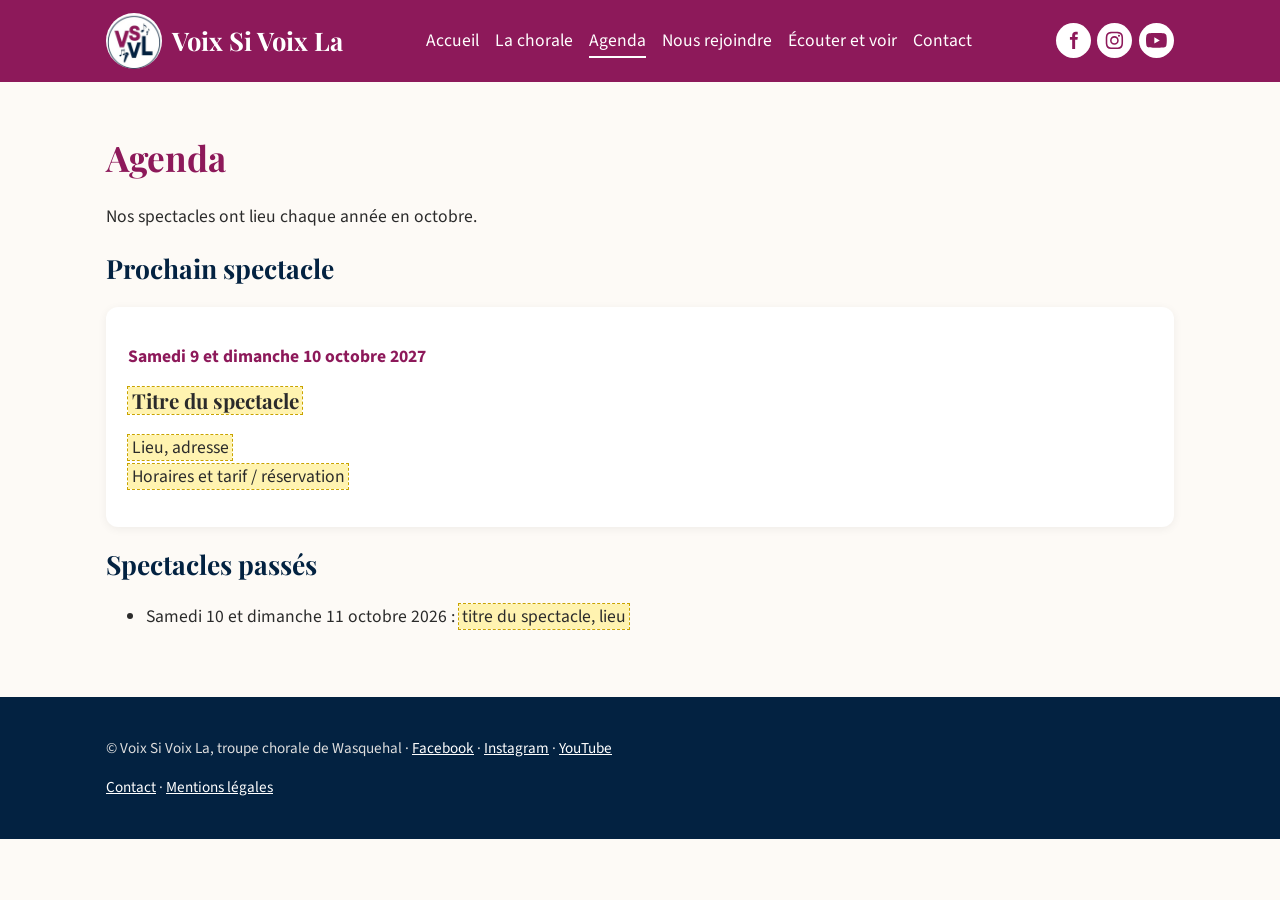
==== agenda.html @ 5650b6a1 "Ajouter les infos sur la troupe, les auditions et les spectacles Cinquantaine de choristes, quatre p" ====
<!DOCTYPE html>
<html lang="fr">
<head>
  <meta charset="utf-8">
  <meta name="viewport" content="width=device-width, initial-scale=1">
  <title>Agenda — Voix Si Voix La</title>
  <meta name="description" content="Les prochains spectacles de la chorale Voix Si Voix La.">
  <link rel="preconnect" href="https://fonts.googleapis.com">
  <link rel="preconnect" href="https://fonts.gstatic.com" crossorigin>
  <link href="https://fonts.googleapis.com/css2?family=Playfair+Display:wght@700&family=Source+Sans+3:wght@400;700&display=swap" rel="stylesheet">
  <link rel="stylesheet" href="css/style.css">
  <link rel="icon" type="image/png" href="images/favicon.png">
</head>
<body>
  <header>
    <div class="conteneur">
      <a class="logo" href="index.html"><img src="images/logo-rond.png" alt="" width="56" height="56"> Voix Si Voix La</a>
      <nav aria-label="Menu principal">
        <ul>
        <li><a href="index.html">Accueil</a></li>
        <li><a href="chorale.html">La chorale</a></li>
        <li><a href="agenda.html" aria-current="page">Agenda</a></li>
        <li><a href="nous-rejoindre.html">Nous rejoindre</a></li>
        <li><a href="ecouter-et-voir.html">Écouter et voir</a></li>
        <li><a href="contact.html">Contact</a></li>
        </ul>
      </nav>
      <ul class="reseaux">
        <li><a href="https://www.facebook.com/voixsivoixla59" aria-label="Facebook" title="Facebook"><svg viewBox="0 0 24 24" aria-hidden="true"><path d="M14 8V6.5c0-.8.2-1.3 1.4-1.3H17V2.2C16.7 2.1 15.7 2 14.6 2 12.2 2 10.6 3.5 10.6 6.1V8H8v3.3h2.6V22H14V11.3h2.7L17.1 8z"/></svg></a></li>
        <li><a href="https://www.instagram.com/voixsivoixla59" aria-label="Instagram" title="Instagram"><svg viewBox="0 0 24 24" aria-hidden="true"><path d="M12 7a5 5 0 1 0 0 10 5 5 0 0 0 0-10zm0 8.2a3.2 3.2 0 1 1 0-6.4 3.2 3.2 0 0 1 0 6.4zM17.3 5.5a1.2 1.2 0 1 0 0 2.4 1.2 1.2 0 0 0 0-2.4zM12 3.8c2.7 0 3 0 4 .1 2.7.1 4 1.4 4.1 4.1.1 1 .1 1.3.1 4s0 3-.1 4c-.1 2.7-1.4 4-4.1 4.1-1 .1-1.3.1-4 .1s-3 0-4-.1c-2.7-.1-4-1.4-4.1-4.1-.1-1-.1-1.3-.1-4s0-3 .1-4C4 5.3 5.3 4 8 3.9c1-.1 1.3-.1 4-.1zM12 2c-2.7 0-3.1 0-4.1.1C4.3 2.2 2.2 4.3 2.1 7.9 2 8.9 2 9.3 2 12s0 3.1.1 4.1c.1 3.6 2.2 5.7 5.8 5.8 1 .1 1.4.1 4.1.1s3.1 0 4.1-.1c3.6-.1 5.7-2.2 5.8-5.8.1-1 .1-1.4.1-4.1s0-3.1-.1-4.1c-.1-3.6-2.2-5.7-5.8-5.8C15.1 2 14.7 2 12 2z"/></svg></a></li>
        <li><a href="https://www.youtube.com/@voixsivoixla6986" aria-label="YouTube" title="YouTube"><svg viewBox="0 0 24 24" aria-hidden="true"><path d="M23.5 6.2a3 3 0 0 0-2.1-2.1C19.5 3.6 12 3.6 12 3.6s-7.5 0-9.4.5A3 3 0 0 0 .5 6.2 31 31 0 0 0 0 12a31 31 0 0 0 .5 5.8 3 3 0 0 0 2.1 2.1c1.9.5 9.4.5 9.4.5s7.5 0 9.4-.5a3 3 0 0 0 2.1-2.1A31 31 0 0 0 24 12a31 31 0 0 0-.5-5.8zM9.6 15.6V8.4l6.3 3.6z"/></svg></a></li>
      </ul>
    </div>
  </header>

  <main>
    <div class="conteneur">
      <h1>Agenda</h1>
      <p>Nos spectacles ont lieu chaque année en octobre.</p>

      <section>
        <h2>Prochain spectacle</h2>
        <div class="cartes">
        <!-- Un spectacle = un bloc "carte". Copier-coller ce bloc pour en ajouter un. -->
        <article class="carte">
          <p class="date">Samedi 9 et dimanche 10 octobre 2027</p>
          <h3><span class="a-completer">Titre du spectacle</span></h3>
          <p><span class="a-completer">Lieu, adresse</span><br><span class="a-completer">Horaires et tarif / réservation</span></p>
        </article>
        </div>
      </section>

      <section>
        <h2>Spectacles passés</h2>
        <ul>
          <li>Samedi 10 et dimanche 11 octobre 2026 : <span class="a-completer">titre du spectacle, lieu</span></li>
        </ul>
      </section>
    </div>
  </main>

  <footer>
    <div class="conteneur">
      <p>© Voix Si Voix La, troupe chorale de Wasquehal · <a href="https://www.facebook.com/voixsivoixla59">Facebook</a> · <a href="https://www.instagram.com/voixsivoixla59">Instagram</a> · <a href="https://www.youtube.com/@voixsivoixla6986">YouTube</a></p>
      <p><a href="contact.html">Contact</a> · <a href="mentions-legales.html">Mentions légales</a></p>
    </div>
  </footer>
</body>
</html>
---- css/style.css ----
/* Voix Si Voix La — feuille de style commune à toutes les pages */

:root {
  --couleur-principale: #8d195a;   /* prune du logo */
  --couleur-secondaire: #032241;   /* bleu nuit du logo */
  --fond: #fdfaf6;
  --fond-carte: #ffffff;
  --texte: #2b2b2b;
  --texte-doux: #666;
  --a-completer: #fff3b0;
  --largeur: 1100px;
}

* { box-sizing: border-box; }

body {
  margin: 0;
  font-family: "Source Sans 3", system-ui, -apple-system, "Segoe UI", sans-serif;
  font-size: 1.1rem;
  line-height: 1.6;
  color: var(--texte);
  background: var(--fond);
}

h1, h2, h3 {
  font-family: "Playfair Display", Georgia, serif;
  color: var(--couleur-principale);
  line-height: 1.2;
}

h2 { color: var(--couleur-secondaire); }

a { color: var(--couleur-principale); }

img { max-width: 100%; height: auto; }

.conteneur {
  max-width: var(--largeur);
  margin: 0 auto;
  padding: 0 1rem;
}

/* En-tête et menu */
header {
  background: var(--couleur-principale);
  color: #fff;
}
header .conteneur {
  display: flex;
  flex-wrap: wrap;
  align-items: center;
  justify-content: space-between;
  gap: .5rem 1.5rem;
  padding-top: .8rem;
  padding-bottom: .8rem;
}
.logo {
  font-family: "Playfair Display", Georgia, serif;
  font-size: 1.6rem;
  font-weight: 700;
  color: #fff;
  text-decoration: none;
  display: flex;
  align-items: center;
  gap: .6rem;
}
.logo img {
  border-radius: 50%;
  background: #fff;
}
nav ul {
  list-style: none;
  display: flex;
  flex-wrap: wrap;
  gap: .2rem 1rem;
  margin: 0;
  padding: 0;
}
nav a {
  color: #fff;
  text-decoration: none;
  padding: .2rem 0;
  border-bottom: 2px solid transparent;
}
nav a:hover, nav a[aria-current="page"] {
  border-bottom-color: #fff;
}

main { padding: 2rem 0 3rem; }

/* Bandeau d'accueil */
.bandeau {
  background: linear-gradient(135deg, var(--couleur-principale), var(--couleur-secondaire));
  color: #fff;
  text-align: center;
  padding: 4rem 1rem;
}
.bandeau h1 { color: #fff; font-size: 2.6rem; margin: 0 0 .5rem; }
.bandeau p { font-size: 1.3rem; margin: 0 0 1.5rem; }
.logo-bandeau {
  display: block;
  margin: 0 auto 1rem;
  border-radius: 50%;
  box-shadow: 0 4px 20px rgba(0,0,0,.3);
}

.bouton {
  display: inline-block;
  background: var(--couleur-principale);
  color: #fff;
  font-weight: 700;
  text-decoration: none;
  padding: .7rem 1.5rem;
  border-radius: 999px;
}
.bouton:hover { filter: brightness(1.15); }
.bandeau .bouton { background: #fff; color: var(--couleur-principale); }

/* Cartes (concerts, infos) */
.cartes {
  display: grid;
  grid-template-columns: repeat(auto-fit, minmax(260px, 1fr));
  gap: 1.2rem;
}
.carte {
  background: var(--fond-carte);
  border-radius: 12px;
  padding: 1.2rem 1.4rem;
  box-shadow: 0 2px 10px rgba(0,0,0,.06);
}
.carte h3 { margin-top: 0; }
.date {
  font-weight: 700;
  color: var(--couleur-principale);
}

.galerie {
  display: grid;
  grid-template-columns: repeat(auto-fill, minmax(220px, 1fr));
  gap: 1rem;
}
.galerie figure { margin: 0; }
.galerie figcaption { font-size: .9rem; color: var(--texte-doux); }

.video {
  position: relative;
  aspect-ratio: 16 / 9;
}
.video iframe { position: absolute; inset: 0; width: 100%; height: 100%; border: 0; }

/* Texte provisoire : surligné en jaune tant qu'il n'est pas remplacé */
.a-completer {
  background: var(--a-completer);
  outline: 1px dashed #c9a400;
  padding: 0 .2rem;
  color: var(--texte);
}

footer {
  background: var(--couleur-secondaire);
  color: #ddd;
  font-size: .95rem;
  padding: 1.5rem 0;
}
footer a { color: #fff; }

@media (max-width: 1100px) {
  header .conteneur { justify-content: center; text-align: center; }
  nav ul { justify-content: center; }
}

@media (max-width: 600px) {
  .bandeau h1 { font-size: 2rem; }
}

/* Icônes des réseaux sociaux dans l'en-tête */
.reseaux {
  list-style: none;
  display: flex;
  gap: .4rem;
  margin: 0;
  padding: 0;
}
.reseaux a {
  display: flex;
  align-items: center;
  justify-content: center;
  width: 2.2rem;
  height: 2.2rem;
  border-radius: 50%;
  background: #fff;
  color: var(--couleur-principale);
}
.reseaux a:hover { background: var(--couleur-secondaire); color: #fff; }
.reseaux svg { width: 1.3rem; height: 1.3rem; fill: currentColor; }
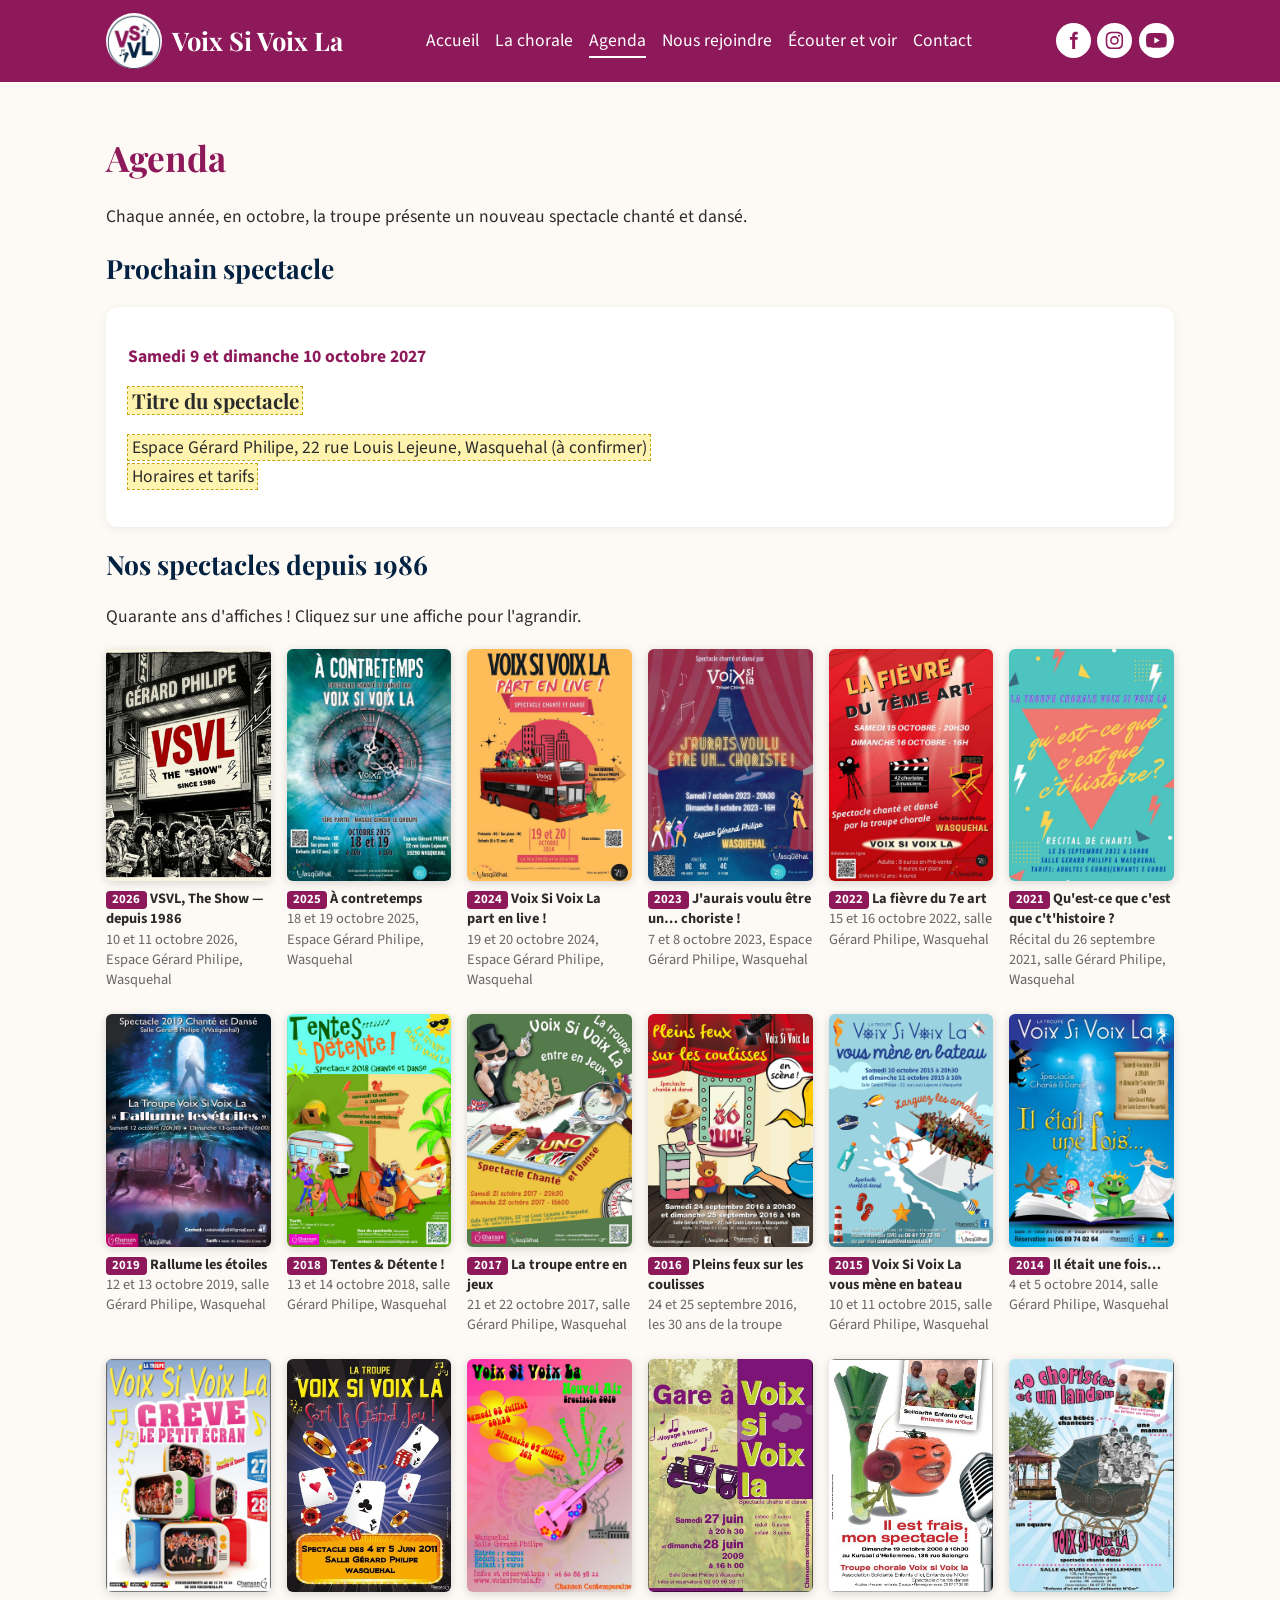
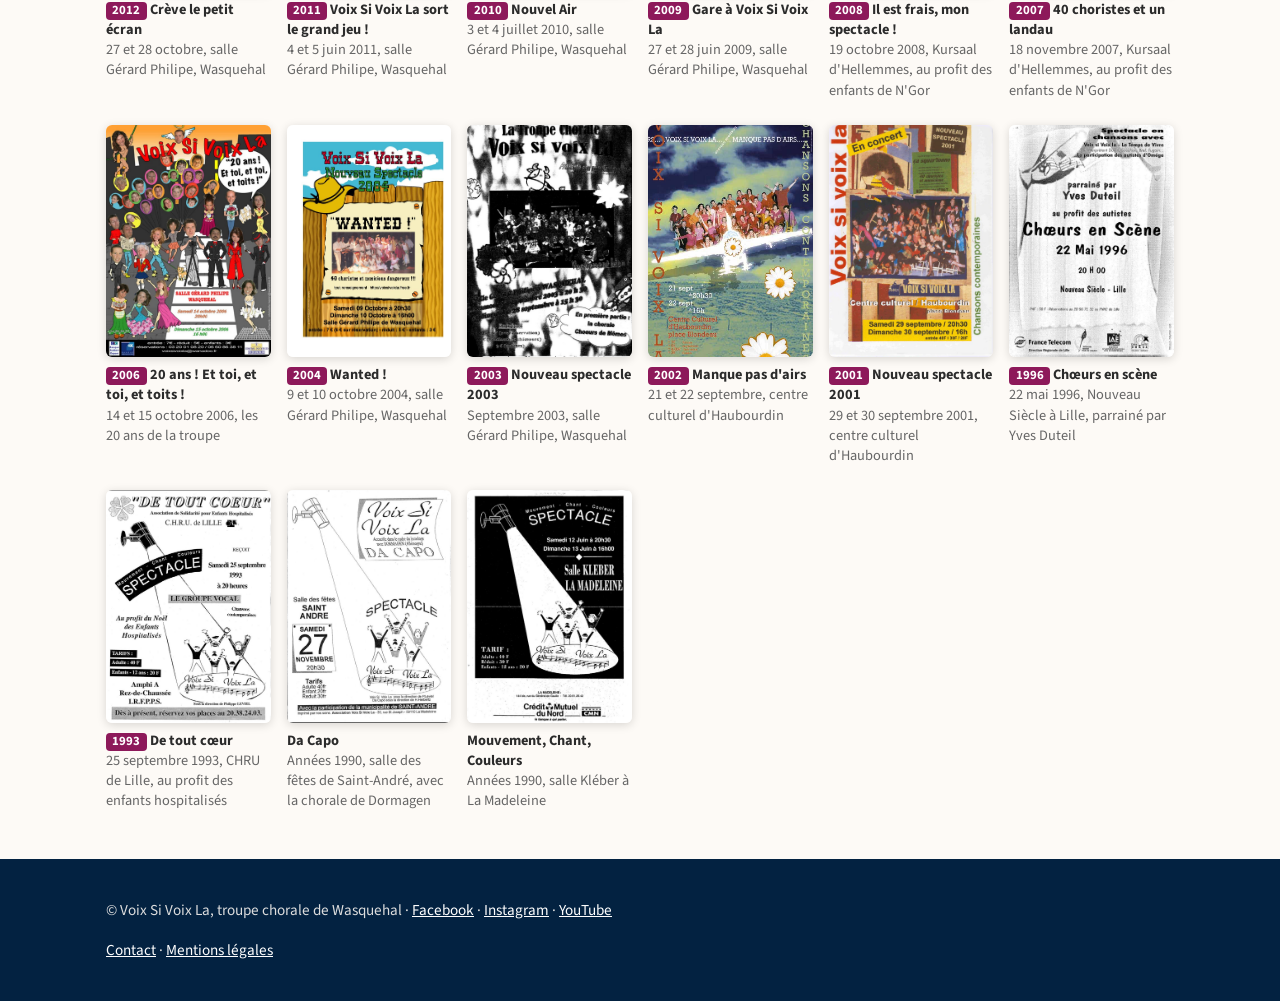
==== commit ee2a6690: "Ajouter la galerie des affiches et l'histoire de la troupe 27 affiches de spectacles, des années 199" ====
--- a/agenda.html
+++ b/agenda.html
@@ -4,7 +4,7 @@
   <meta charset="utf-8">
   <meta name="viewport" content="width=device-width, initial-scale=1">
   <title>Agenda — Voix Si Voix La</title>
-  <meta name="description" content="Les prochains spectacles de la chorale Voix Si Voix La.">
+  <meta name="description" content="Les spectacles de la troupe chorale Voix Si Voix La, de 1986 à aujourd'hui.">
   <link rel="preconnect" href="https://fonts.googleapis.com">
   <link rel="preconnect" href="https://fonts.gstatic.com" crossorigin>
   <link href="https://fonts.googleapis.com/css2?family=Playfair+Display:wght@700&family=Source+Sans+3:wght@400;700&display=swap" rel="stylesheet">
@@ -36,7 +36,7 @@
   <main>
     <div class="conteneur">
       <h1>Agenda</h1>
-      <p>Nos spectacles ont lieu chaque année en octobre.</p>
+      <p>Chaque année, en octobre, la troupe présente un nouveau spectacle chanté et dansé.</p>
 
       <section>
         <h2>Prochain spectacle</h2>
@@ -45,16 +45,125 @@
         <article class="carte">
           <p class="date">Samedi 9 et dimanche 10 octobre 2027</p>
           <h3><span class="a-completer">Titre du spectacle</span></h3>
-          <p><span class="a-completer">Lieu, adresse</span><br><span class="a-completer">Horaires et tarif / réservation</span></p>
+          <p><span class="a-completer">Espace Gérard Philipe, 22 rue Louis Lejeune, Wasquehal (à confirmer)</span><br><span class="a-completer">Horaires et tarifs</span></p>
         </article>
         </div>
       </section>
 
       <section>
-        <h2>Spectacles passés</h2>
-        <ul>
-          <li>Samedi 10 et dimanche 11 octobre 2026 : <span class="a-completer">titre du spectacle, lieu</span></li>
-        </ul>
+        <h2>Nos spectacles depuis 1986</h2>
+        <p>Quarante ans d'affiches ! Cliquez sur une affiche pour l'agrandir.</p>
+        <!-- Pour ajouter une affiche : déposer l'image dans images/affiches/ puis copier un bloc <figure> en haut de la liste. -->
+        <div class="galerie affiches">
+          <figure>
+            <a href="images/affiches/2026.jpg"><img src="images/affiches/2026.jpg" alt="Affiche du spectacle VSVL The Show, 2026" loading="lazy" width="400" height="565"></a>
+            <figcaption><span class="annee">2026</span> <strong>VSVL, The Show — depuis 1986</strong><br>10 et 11 octobre 2026, Espace Gérard Philipe, Wasquehal</figcaption>
+          </figure>
+          <figure>
+            <a href="images/affiches/2025.jpg"><img src="images/affiches/2025.jpg" alt="Affiche du spectacle À contretemps, 2025" loading="lazy" width="400" height="565"></a>
+            <figcaption><span class="annee">2025</span> <strong>À contretemps</strong><br>18 et 19 octobre 2025, Espace Gérard Philipe, Wasquehal</figcaption>
+          </figure>
+          <figure>
+            <a href="images/affiches/2024.jpg"><img src="images/affiches/2024.jpg" alt="Affiche du spectacle Part en live, 2024" loading="lazy" width="400" height="565"></a>
+            <figcaption><span class="annee">2024</span> <strong>Voix Si Voix La part en live !</strong><br>19 et 20 octobre 2024, Espace Gérard Philipe, Wasquehal</figcaption>
+          </figure>
+          <figure>
+            <a href="images/affiches/2023.jpg"><img src="images/affiches/2023.jpg" alt="Affiche du spectacle J'aurais voulu être un choriste, 2023" loading="lazy" width="400" height="565"></a>
+            <figcaption><span class="annee">2023</span> <strong>J'aurais voulu être un… choriste !</strong><br>7 et 8 octobre 2023, Espace Gérard Philipe, Wasquehal</figcaption>
+          </figure>
+          <figure>
+            <a href="images/affiches/2022.jpg"><img src="images/affiches/2022.jpg" alt="Affiche du spectacle La fièvre du 7e art, 2022" loading="lazy" width="400" height="565"></a>
+            <figcaption><span class="annee">2022</span> <strong>La fièvre du 7e art</strong><br>15 et 16 octobre 2022, salle Gérard Philipe, Wasquehal</figcaption>
+          </figure>
+          <figure>
+            <a href="images/affiches/2021.jpg"><img src="images/affiches/2021.jpg" alt="Affiche du récital Qu'est-ce que c'est que c't'histoire, 2021" loading="lazy" width="400" height="565"></a>
+            <figcaption><span class="annee">2021</span> <strong>Qu'est-ce que c'est que c't'histoire ?</strong><br>Récital du 26 septembre 2021, salle Gérard Philipe, Wasquehal</figcaption>
+          </figure>
+          <figure>
+            <a href="images/affiches/2019.jpg"><img src="images/affiches/2019.jpg" alt="Affiche du spectacle Rallume les étoiles, 2019" loading="lazy" width="400" height="565"></a>
+            <figcaption><span class="annee">2019</span> <strong>Rallume les étoiles</strong><br>12 et 13 octobre 2019, salle Gérard Philipe, Wasquehal</figcaption>
+          </figure>
+          <figure>
+            <a href="images/affiches/2018.jpg"><img src="images/affiches/2018.jpg" alt="Affiche du spectacle Tentes et Détente, 2018" loading="lazy" width="400" height="565"></a>
+            <figcaption><span class="annee">2018</span> <strong>Tentes & Détente !</strong><br>13 et 14 octobre 2018, salle Gérard Philipe, Wasquehal</figcaption>
+          </figure>
+          <figure>
+            <a href="images/affiches/2017.jpg"><img src="images/affiches/2017.jpg" alt="Affiche du spectacle La troupe entre en jeux, 2017" loading="lazy" width="400" height="565"></a>
+            <figcaption><span class="annee">2017</span> <strong>La troupe entre en jeux</strong><br>21 et 22 octobre 2017, salle Gérard Philipe, Wasquehal</figcaption>
+          </figure>
+          <figure>
+            <a href="images/affiches/2016.jpg"><img src="images/affiches/2016.jpg" alt="Affiche du spectacle Pleins feux sur les coulisses, 2016" loading="lazy" width="400" height="565"></a>
+            <figcaption><span class="annee">2016</span> <strong>Pleins feux sur les coulisses</strong><br>24 et 25 septembre 2016, les 30 ans de la troupe</figcaption>
+          </figure>
+          <figure>
+            <a href="images/affiches/2015.jpg"><img src="images/affiches/2015.jpg" alt="Affiche du spectacle Vous mène en bateau, 2015" loading="lazy" width="400" height="565"></a>
+            <figcaption><span class="annee">2015</span> <strong>Voix Si Voix La vous mène en bateau</strong><br>10 et 11 octobre 2015, salle Gérard Philipe, Wasquehal</figcaption>
+          </figure>
+          <figure>
+            <a href="images/affiches/2014.jpg"><img src="images/affiches/2014.jpg" alt="Affiche du spectacle Il était une fois, 2014" loading="lazy" width="400" height="565"></a>
+            <figcaption><span class="annee">2014</span> <strong>Il était une fois…</strong><br>4 et 5 octobre 2014, salle Gérard Philipe, Wasquehal</figcaption>
+          </figure>
+          <figure>
+            <a href="images/affiches/2012.jpg"><img src="images/affiches/2012.jpg" alt="Affiche du spectacle Crève le petit écran, 2012" loading="lazy" width="400" height="565"></a>
+            <figcaption><span class="annee">2012</span> <strong>Crève le petit écran</strong><br>27 et 28 octobre, salle Gérard Philipe, Wasquehal</figcaption>
+          </figure>
+          <figure>
+            <a href="images/affiches/2011.jpg"><img src="images/affiches/2011.jpg" alt="Affiche du spectacle Sort le grand jeu, 2011" loading="lazy" width="400" height="565"></a>
+            <figcaption><span class="annee">2011</span> <strong>Voix Si Voix La sort le grand jeu !</strong><br>4 et 5 juin 2011, salle Gérard Philipe, Wasquehal</figcaption>
+          </figure>
+          <figure>
+            <a href="images/affiches/2010.jpg"><img src="images/affiches/2010.jpg" alt="Affiche du spectacle Nouvel Air, 2010" loading="lazy" width="400" height="565"></a>
+            <figcaption><span class="annee">2010</span> <strong>Nouvel Air</strong><br>3 et 4 juillet 2010, salle Gérard Philipe, Wasquehal</figcaption>
+          </figure>
+          <figure>
+            <a href="images/affiches/2009.jpg"><img src="images/affiches/2009.jpg" alt="Affiche du spectacle Gare à Voix Si Voix La, 2009" loading="lazy" width="400" height="565"></a>
+            <figcaption><span class="annee">2009</span> <strong>Gare à Voix Si Voix La</strong><br>27 et 28 juin 2009, salle Gérard Philipe, Wasquehal</figcaption>
+          </figure>
+          <figure>
+            <a href="images/affiches/2008.jpg"><img src="images/affiches/2008.jpg" alt="Affiche du spectacle Il est frais mon spectacle, 2008" loading="lazy" width="400" height="565"></a>
+            <figcaption><span class="annee">2008</span> <strong>Il est frais, mon spectacle !</strong><br>19 octobre 2008, Kursaal d'Hellemmes, au profit des enfants de N'Gor</figcaption>
+          </figure>
+          <figure>
+            <a href="images/affiches/2007.jpg"><img src="images/affiches/2007.jpg" alt="Affiche du spectacle 40 choristes et un landau, 2007" loading="lazy" width="400" height="565"></a>
+            <figcaption><span class="annee">2007</span> <strong>40 choristes et un landau</strong><br>18 novembre 2007, Kursaal d'Hellemmes, au profit des enfants de N'Gor</figcaption>
+          </figure>
+          <figure>
+            <a href="images/affiches/2006.jpg"><img src="images/affiches/2006.jpg" alt="Affiche du spectacle des 20 ans, 2006" loading="lazy" width="400" height="565"></a>
+            <figcaption><span class="annee">2006</span> <strong>20 ans ! Et toi, et toi, et toits !</strong><br>14 et 15 octobre 2006, les 20 ans de la troupe</figcaption>
+          </figure>
+          <figure>
+            <a href="images/affiches/2004.jpg"><img src="images/affiches/2004.jpg" alt="Affiche du spectacle Wanted, 2004" loading="lazy" width="400" height="565"></a>
+            <figcaption><span class="annee">2004</span> <strong>Wanted !</strong><br>9 et 10 octobre 2004, salle Gérard Philipe, Wasquehal</figcaption>
+          </figure>
+          <figure>
+            <a href="images/affiches/2003.jpg"><img src="images/affiches/2003.jpg" alt="Affiche du spectacle 2003" loading="lazy" width="400" height="565"></a>
+            <figcaption><span class="annee">2003</span> <strong>Nouveau spectacle 2003</strong><br>Septembre 2003, salle Gérard Philipe, Wasquehal</figcaption>
+          </figure>
+          <figure>
+            <a href="images/affiches/2002.jpg"><img src="images/affiches/2002.jpg" alt="Affiche du spectacle Manque pas d'airs, 2002" loading="lazy" width="400" height="565"></a>
+            <figcaption><span class="annee">2002</span> <strong>Manque pas d'airs</strong><br>21 et 22 septembre, centre culturel d'Haubourdin</figcaption>
+          </figure>
+          <figure>
+            <a href="images/affiches/2001.jpg"><img src="images/affiches/2001.jpg" alt="Affiche du spectacle 2001" loading="lazy" width="400" height="565"></a>
+            <figcaption><span class="annee">2001</span> <strong>Nouveau spectacle 2001</strong><br>29 et 30 septembre 2001, centre culturel d'Haubourdin</figcaption>
+          </figure>
+          <figure>
+            <a href="images/affiches/1996.jpg"><img src="images/affiches/1996.jpg" alt="Affiche de Chœurs en scène, 1996" loading="lazy" width="400" height="565"></a>
+            <figcaption><span class="annee">1996</span> <strong>Chœurs en scène</strong><br>22 mai 1996, Nouveau Siècle à Lille, parrainé par Yves Duteil</figcaption>
+          </figure>
+          <figure>
+            <a href="images/affiches/1993.jpg"><img src="images/affiches/1993.jpg" alt="Affiche du spectacle De tout cœur, 1993" loading="lazy" width="400" height="565"></a>
+            <figcaption><span class="annee">1993</span> <strong>De tout cœur</strong><br>25 septembre 1993, CHRU de Lille, au profit des enfants hospitalisés</figcaption>
+          </figure>
+          <figure>
+            <a href="images/affiches/annees-90-da-capo.jpg"><img src="images/affiches/annees-90-da-capo.jpg" alt="Affiche du spectacle Da Capo à Saint-André" loading="lazy" width="400" height="565"></a>
+            <figcaption><strong>Da Capo</strong><br>Années 1990, salle des fêtes de Saint-André, avec la chorale de Dormagen</figcaption>
+          </figure>
+          <figure>
+            <a href="images/affiches/annees-90-kleber.jpg"><img src="images/affiches/annees-90-kleber.jpg" alt="Affiche du spectacle Mouvement Chant Couleurs à La Madeleine" loading="lazy" width="400" height="565"></a>
+            <figcaption><strong>Mouvement, Chant, Couleurs</strong><br>Années 1990, salle Kléber à La Madeleine</figcaption>
+          </figure>
+        </div>
       </section>
     </div>
   </main>
--- a/css/style.css
+++ b/css/style.css
@@ -193,3 +193,28 @@
 }
 .reseaux a:hover { background: var(--couleur-secondaire); color: #fff; }
 .reseaux svg { width: 1.3rem; height: 1.3rem; fill: currentColor; }
+
+/* Galerie des affiches (page Agenda) */
+.affiches { grid-template-columns: repeat(auto-fill, minmax(150px, 1fr)); gap: 1.5rem 1rem; }
+.affiches img {
+  display: block;
+  width: 100%;
+  height: auto;
+  aspect-ratio: 400 / 565;
+  object-fit: cover;
+  border-radius: 6px;
+  box-shadow: 0 2px 10px rgba(0,0,0,.15);
+  transition: transform .2s;
+}
+.affiches a:hover img { transform: scale(1.03); }
+.affiches figcaption { margin-top: .5rem; line-height: 1.4; }
+.affiches strong { color: var(--texte); }
+.annee {
+  display: inline-block;
+  background: var(--couleur-principale);
+  color: #fff;
+  font-weight: 700;
+  font-size: .8rem;
+  padding: 0 .4rem;
+  border-radius: 4px;
+}
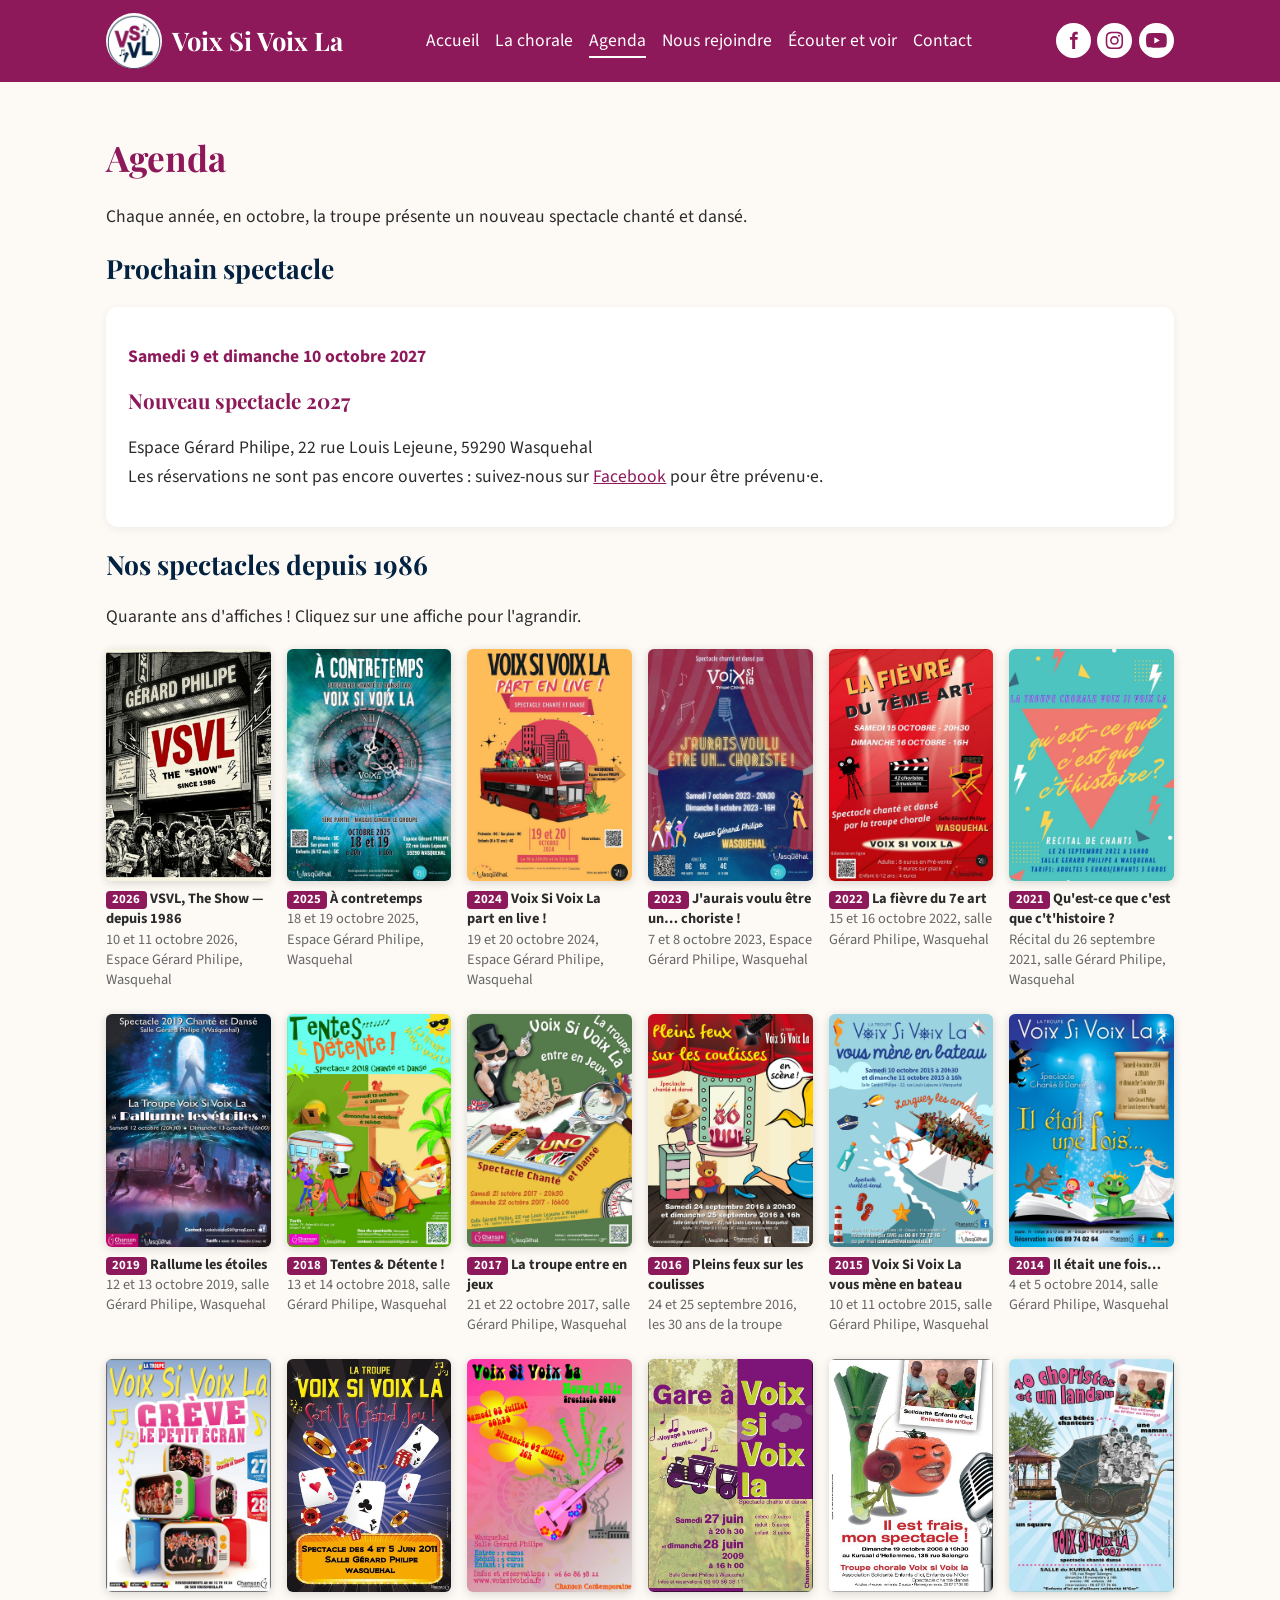
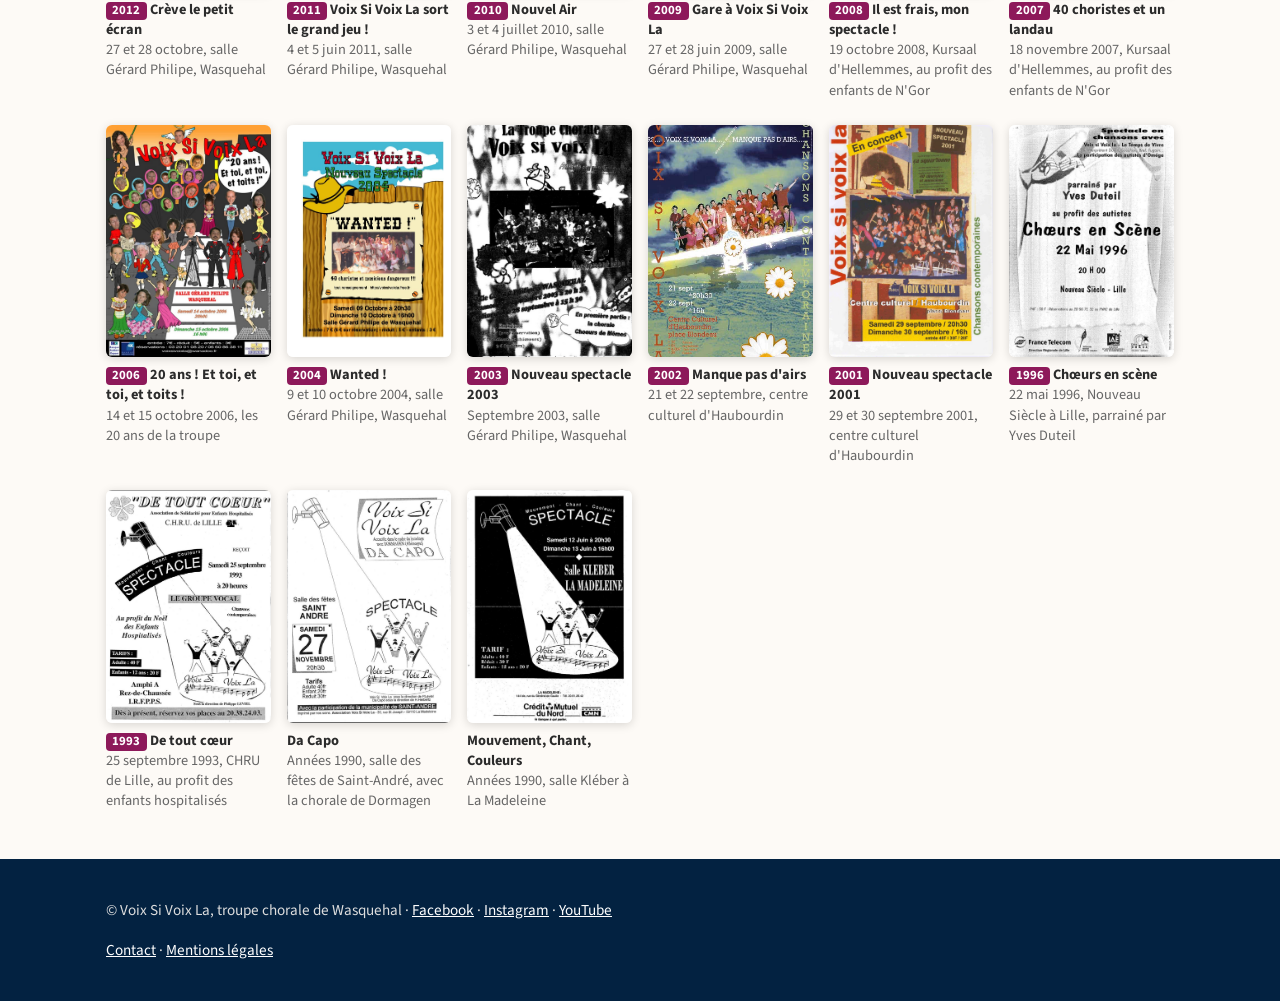
==== commit 57d43d92: "Ajouter les photos du spectacle 2026, l'e-mail et le lieu du prochain spectacle Galerie de 12 photos" ====
--- a/agenda.html
+++ b/agenda.html
@@ -44,8 +44,8 @@
         <!-- Un spectacle = un bloc "carte". Copier-coller ce bloc pour en ajouter un. -->
         <article class="carte">
           <p class="date">Samedi 9 et dimanche 10 octobre 2027</p>
-          <h3><span class="a-completer">Titre du spectacle</span></h3>
-          <p><span class="a-completer">Espace Gérard Philipe, 22 rue Louis Lejeune, Wasquehal (à confirmer)</span><br><span class="a-completer">Horaires et tarifs</span></p>
+          <h3>Nouveau spectacle 2027</h3>
+          <p>Espace Gérard Philipe, 22 rue Louis Lejeune, 59290 Wasquehal<br>Les réservations ne sont pas encore ouvertes : suivez-nous sur <a href="https://www.facebook.com/voixsivoixla59">Facebook</a> pour être prévenu·e.</p>
         </article>
         </div>
       </section>
--- a/css/style.css
+++ b/css/style.css
@@ -218,3 +218,14 @@
   padding: 0 .4rem;
   border-radius: 4px;
 }
+
+/* Galerie photos (page Écouter et voir) et photo de l'accueil */
+.photos img, .photo-une {
+  display: block;
+  width: 100%;
+  height: auto;
+  border-radius: 8px;
+  box-shadow: 0 2px 10px rgba(0,0,0,.15);
+}
+.photos { grid-template-columns: repeat(auto-fill, minmax(260px, 1fr)); }
+.photo-une { margin: 1rem 0; }
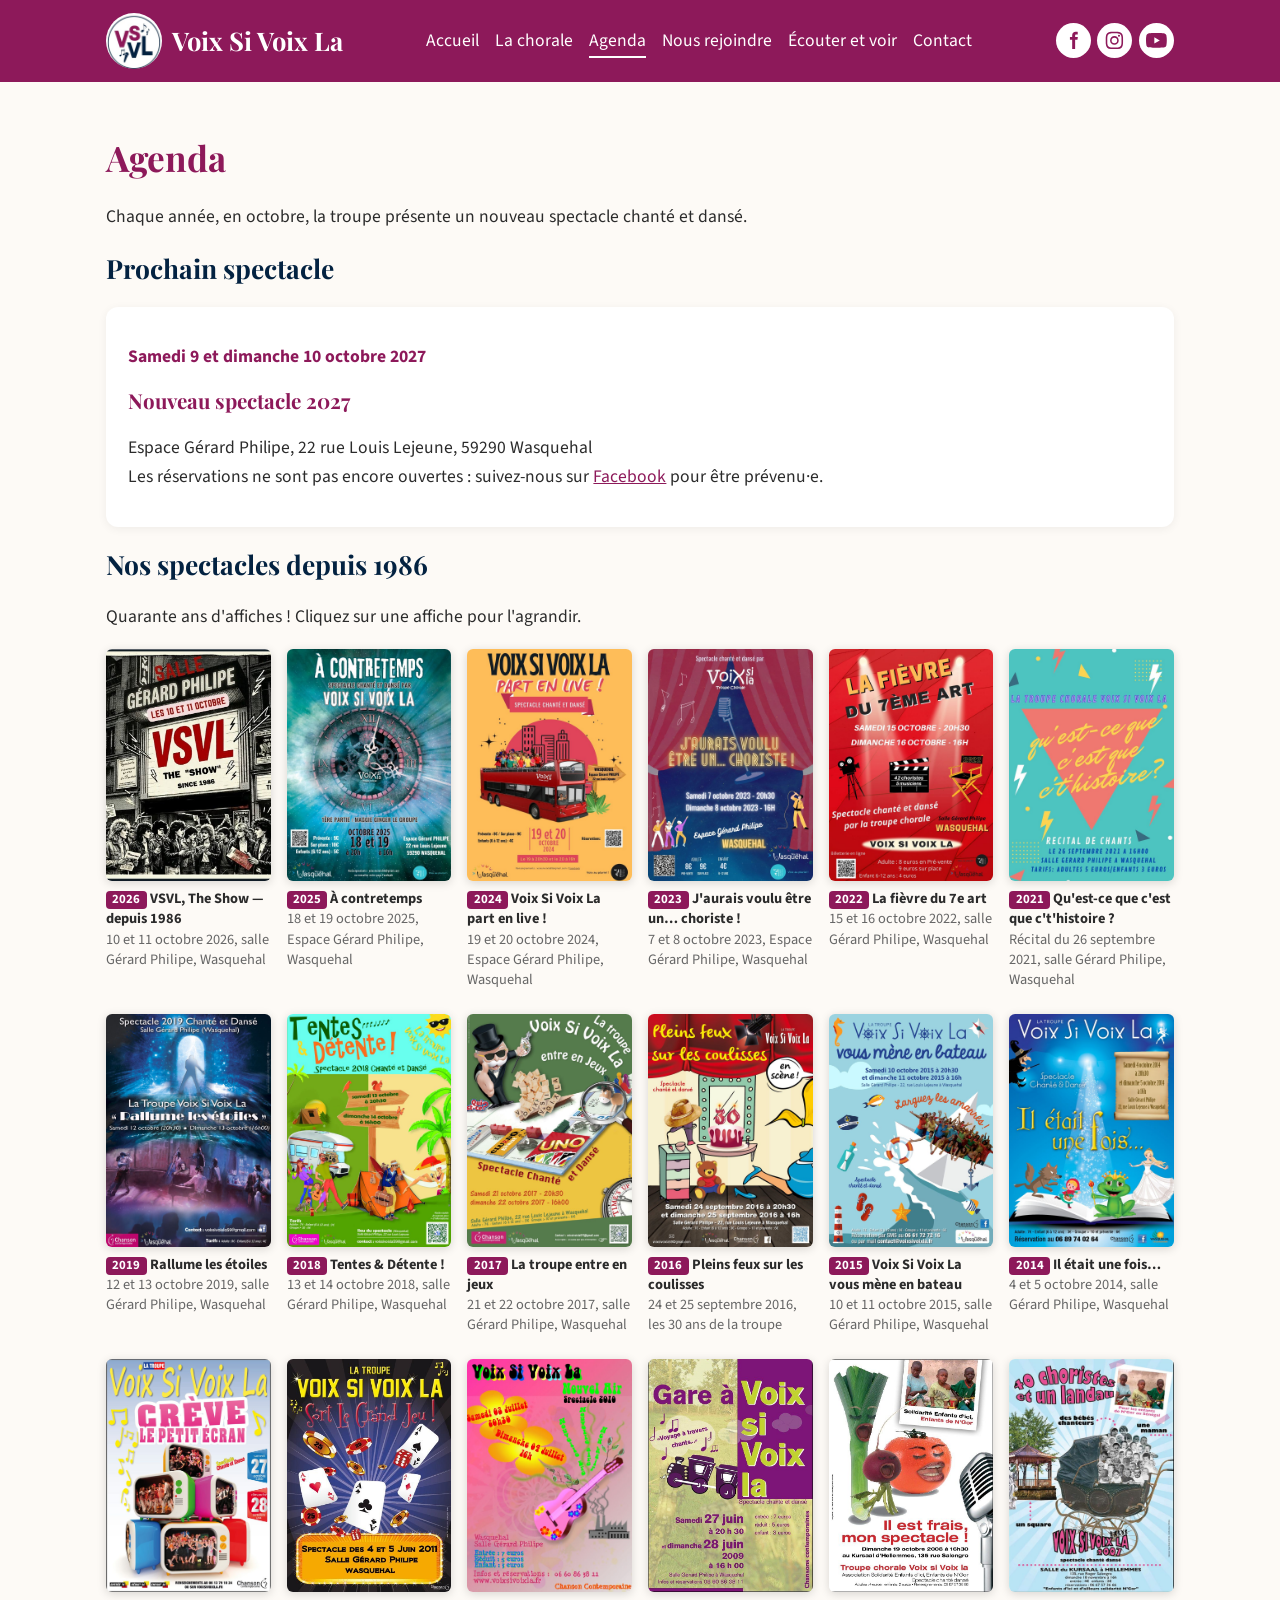
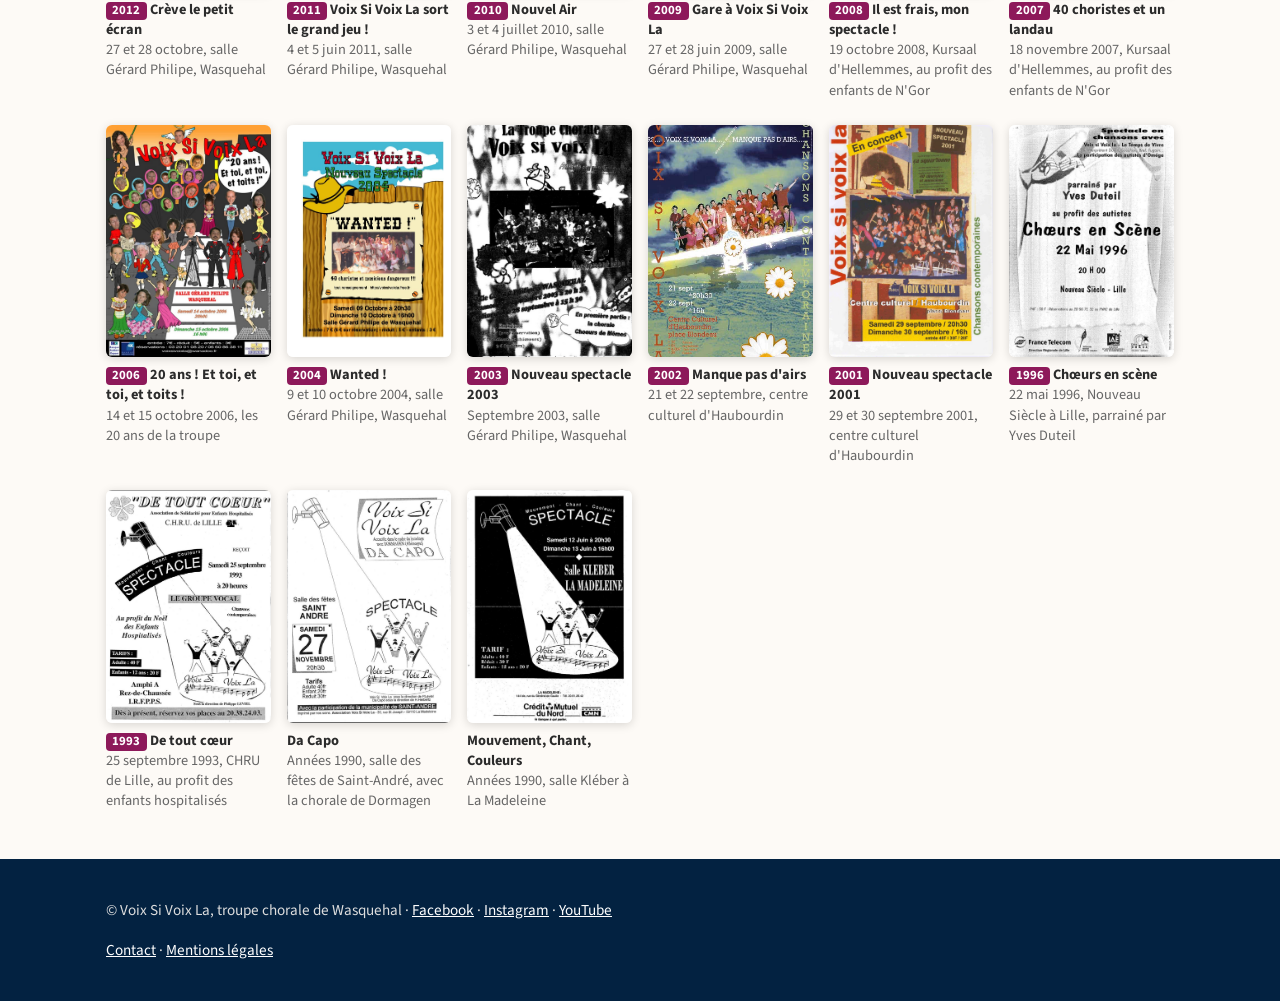
==== commit 08f7b719: "Remplacer l'affiche 2026 par la version complète Co-Authored-By: Claude Opus 5.5 (1M context) <norep" ====
--- a/agenda.html
+++ b/agenda.html
@@ -57,7 +57,7 @@
         <div class="galerie affiches">
           <figure>
             <a href="images/affiches/2026.jpg"><img src="images/affiches/2026.jpg" alt="Affiche du spectacle VSVL The Show, 2026" loading="lazy" width="400" height="565"></a>
-            <figcaption><span class="annee">2026</span> <strong>VSVL, The Show — depuis 1986</strong><br>10 et 11 octobre 2026, Espace Gérard Philipe, Wasquehal</figcaption>
+            <figcaption><span class="annee">2026</span> <strong>VSVL, The Show — depuis 1986</strong><br>10 et 11 octobre 2026, salle Gérard Philipe, Wasquehal</figcaption>
           </figure>
           <figure>
             <a href="images/affiches/2025.jpg"><img src="images/affiches/2025.jpg" alt="Affiche du spectacle À contretemps, 2025" loading="lazy" width="400" height="565"></a>
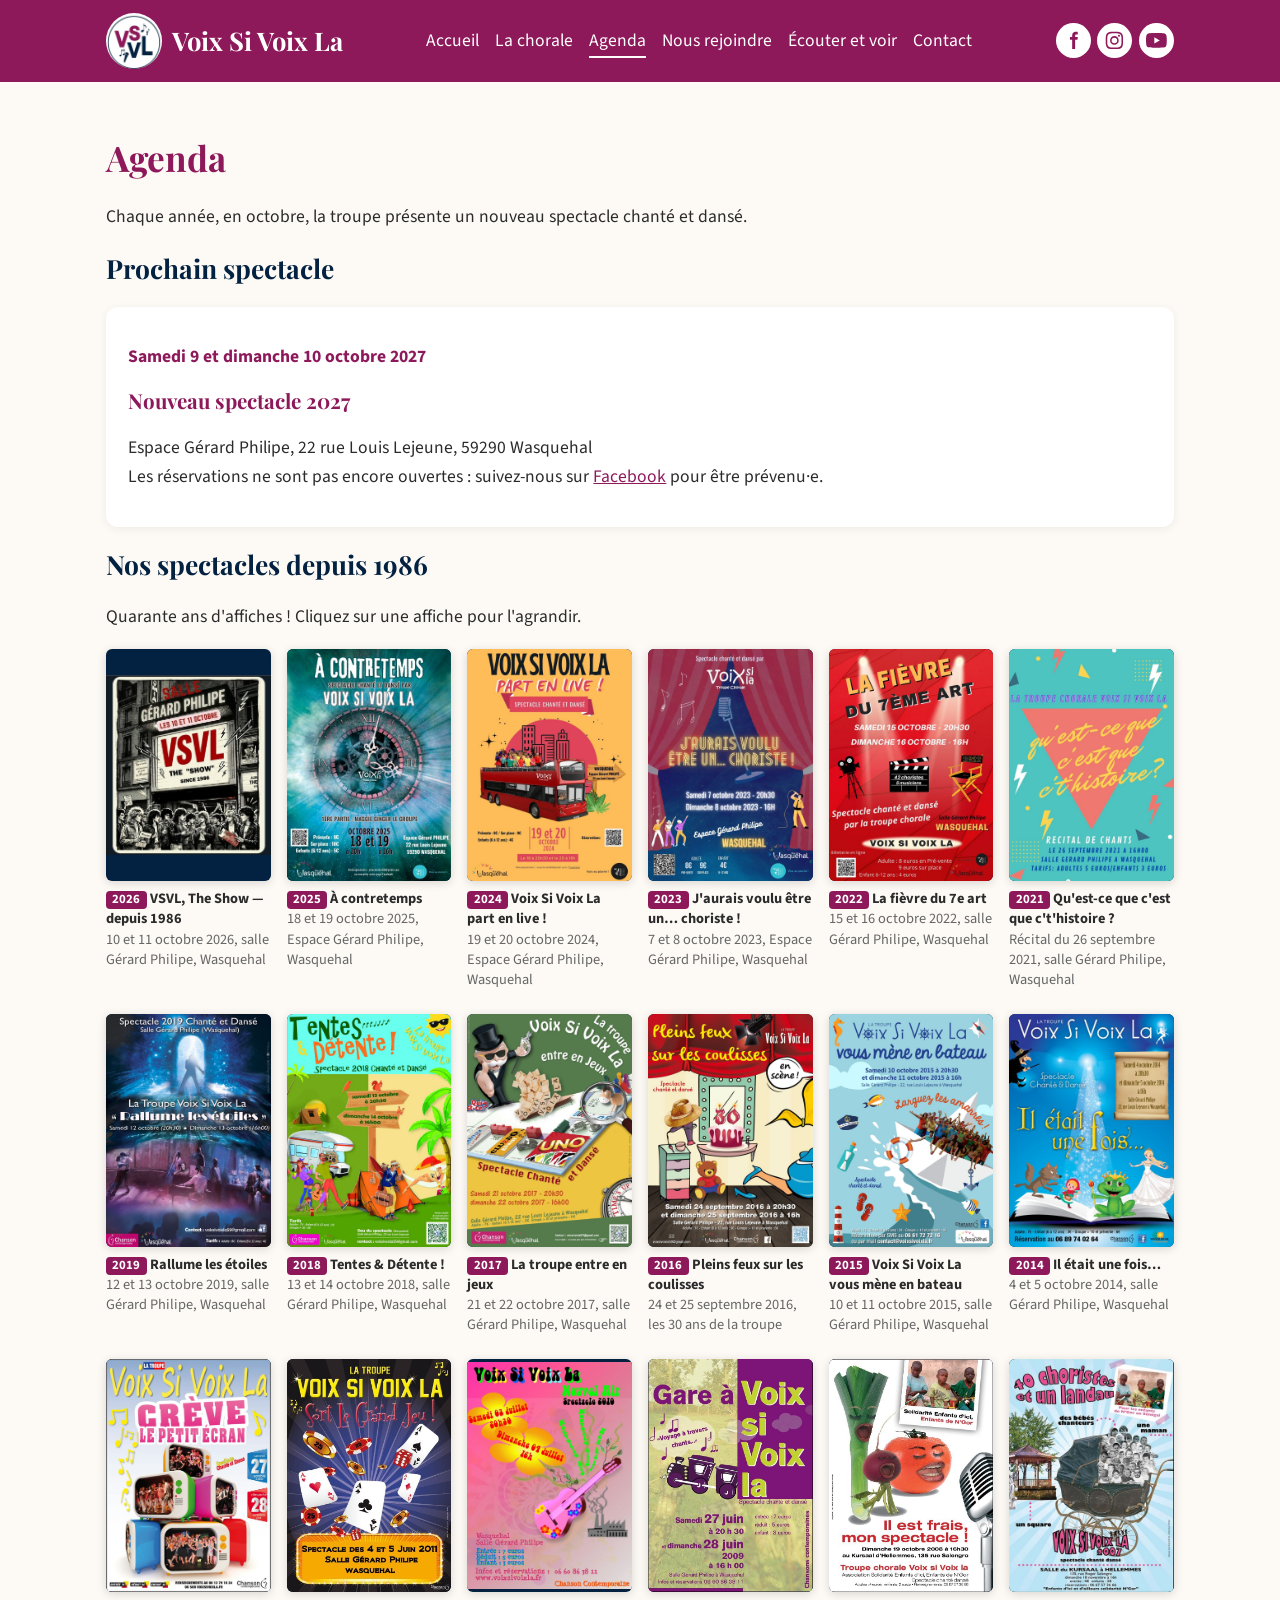
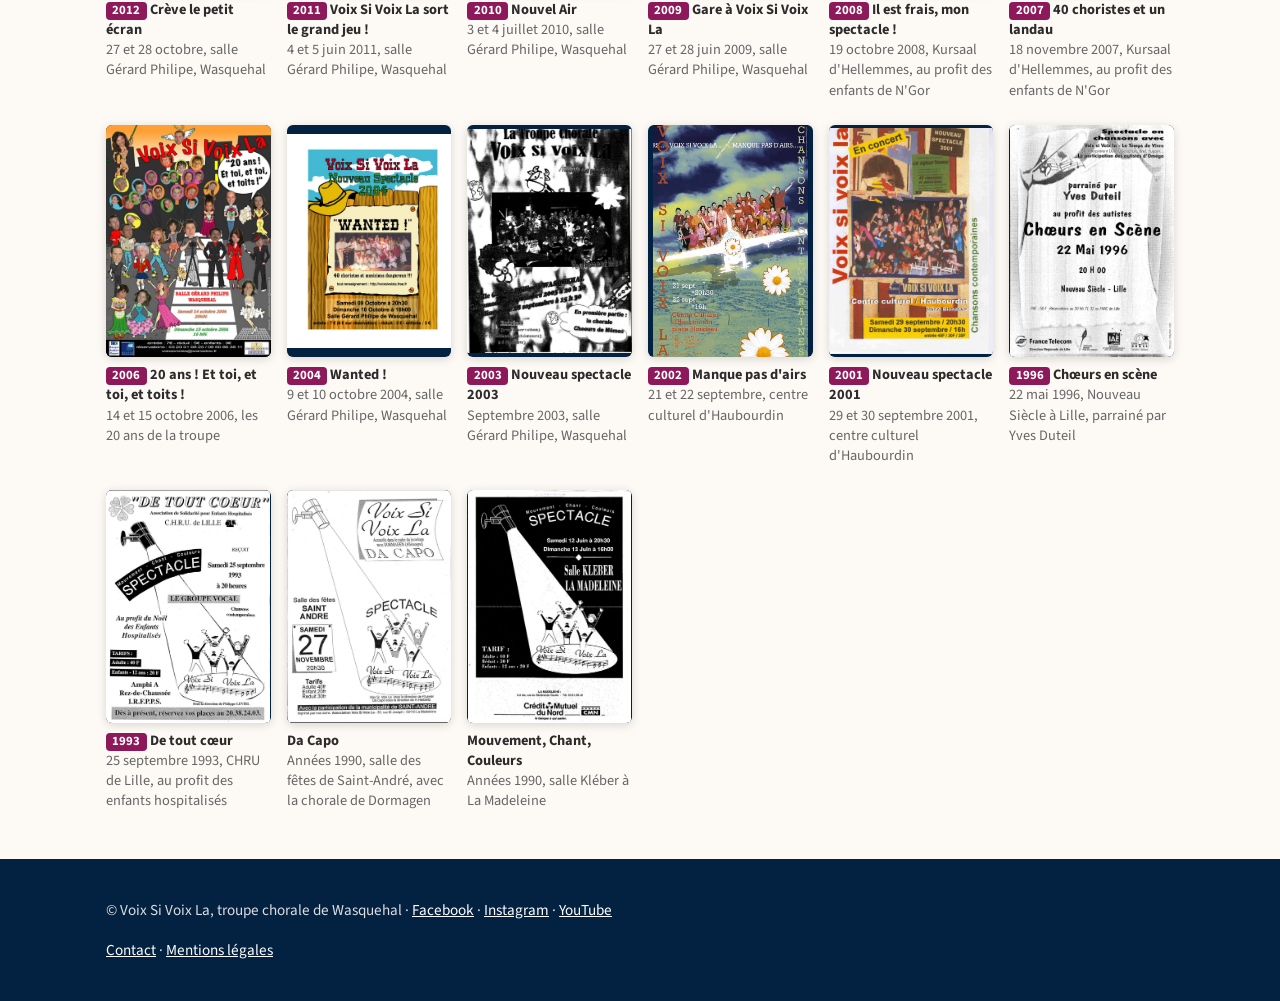
==== commit 87c6ac7d: "Afficher les affiches sans les rogner dans la galerie Co-Authored-By: Claude Opus 5.5 (1M context) <" ====
--- a/agenda.html
+++ b/agenda.html
@@ -56,7 +56,7 @@
         <!-- Pour ajouter une affiche : déposer l'image dans images/affiches/ puis copier un bloc <figure> en haut de la liste. -->
         <div class="galerie affiches">
           <figure>
-            <a href="images/affiches/2026.jpg"><img src="images/affiches/2026.jpg" alt="Affiche du spectacle VSVL The Show, 2026" loading="lazy" width="400" height="565"></a>
+            <a href="images/affiches/2026.jpg"><img src="images/affiches/2026.jpg" alt="Affiche du spectacle VSVL The Show, 2026" loading="lazy" width="697" height="765"></a>
             <figcaption><span class="annee">2026</span> <strong>VSVL, The Show — depuis 1986</strong><br>10 et 11 octobre 2026, salle Gérard Philipe, Wasquehal</figcaption>
           </figure>
           <figure>
--- a/css/style.css
+++ b/css/style.css
@@ -201,7 +201,8 @@
   width: 100%;
   height: auto;
   aspect-ratio: 400 / 565;
-  object-fit: cover;
+  object-fit: contain;
+  background: var(--couleur-secondaire);
   border-radius: 6px;
   box-shadow: 0 2px 10px rgba(0,0,0,.15);
   transition: transform .2s;
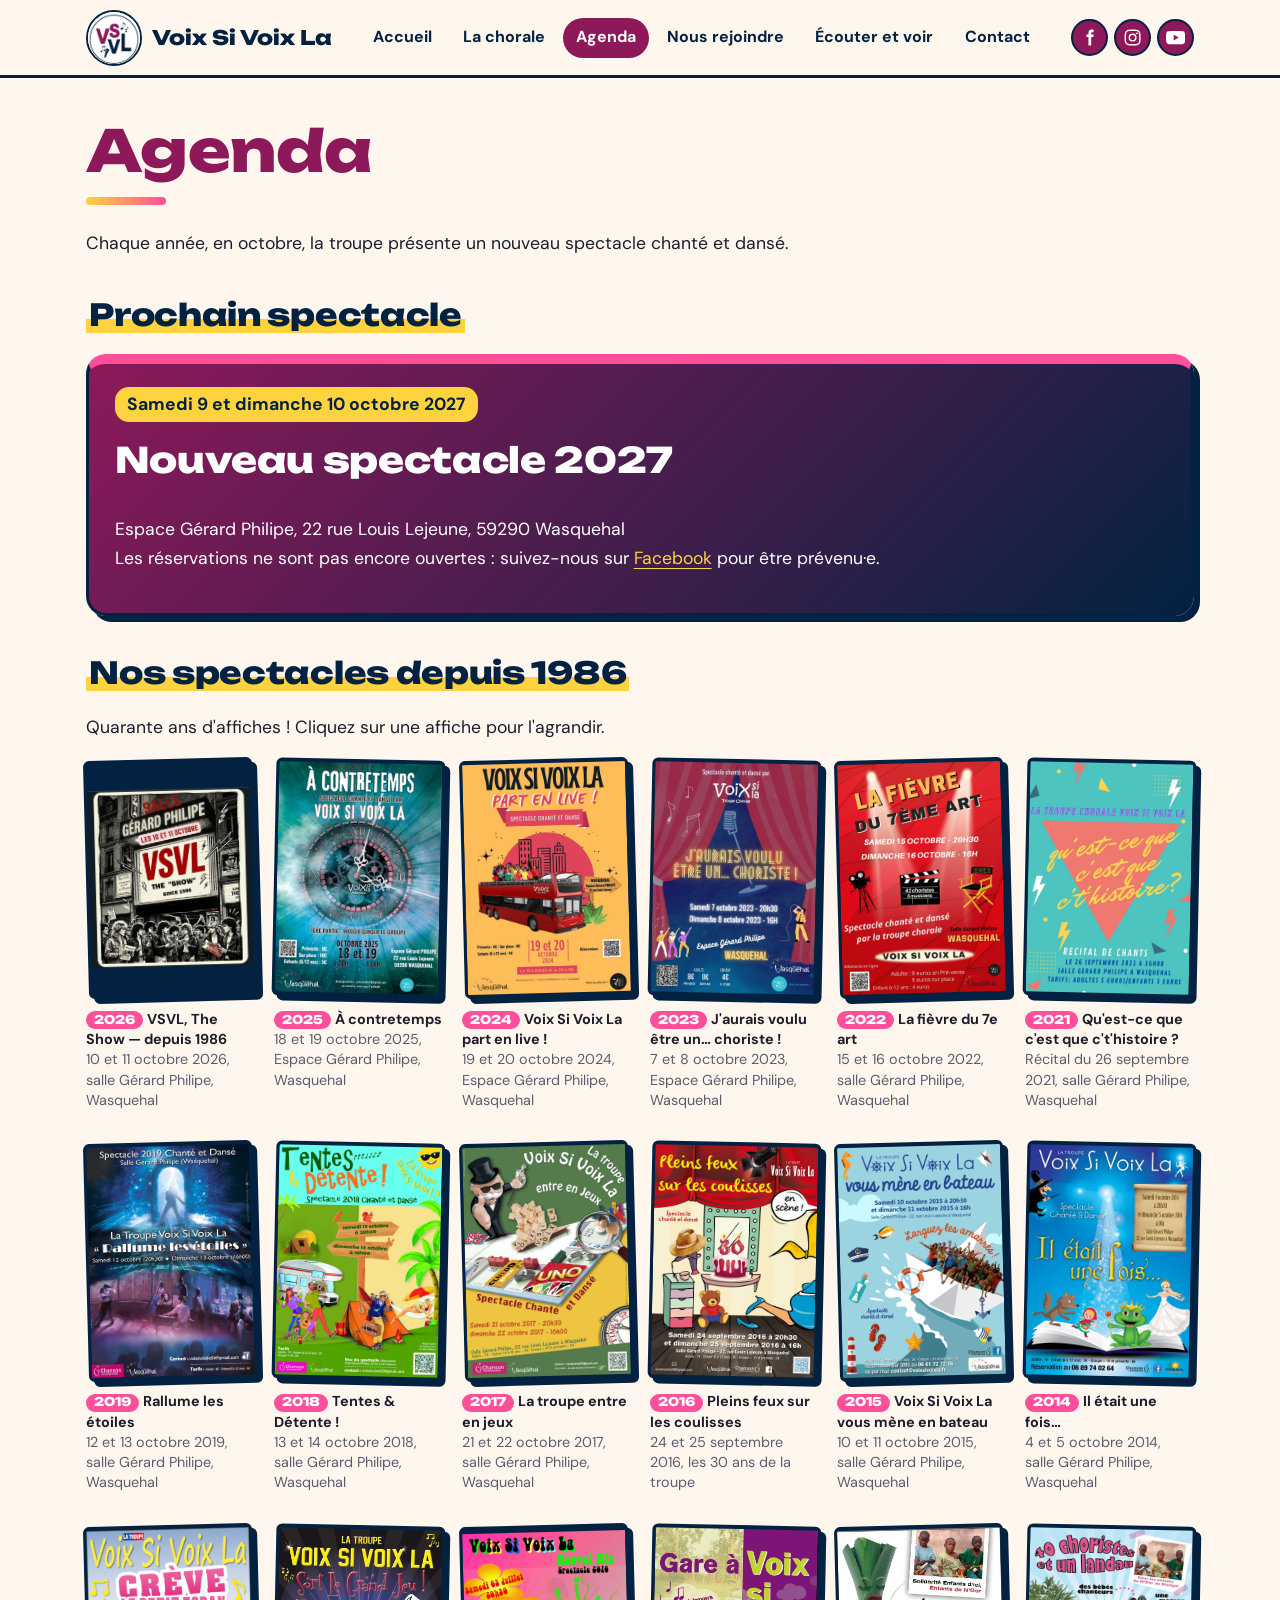
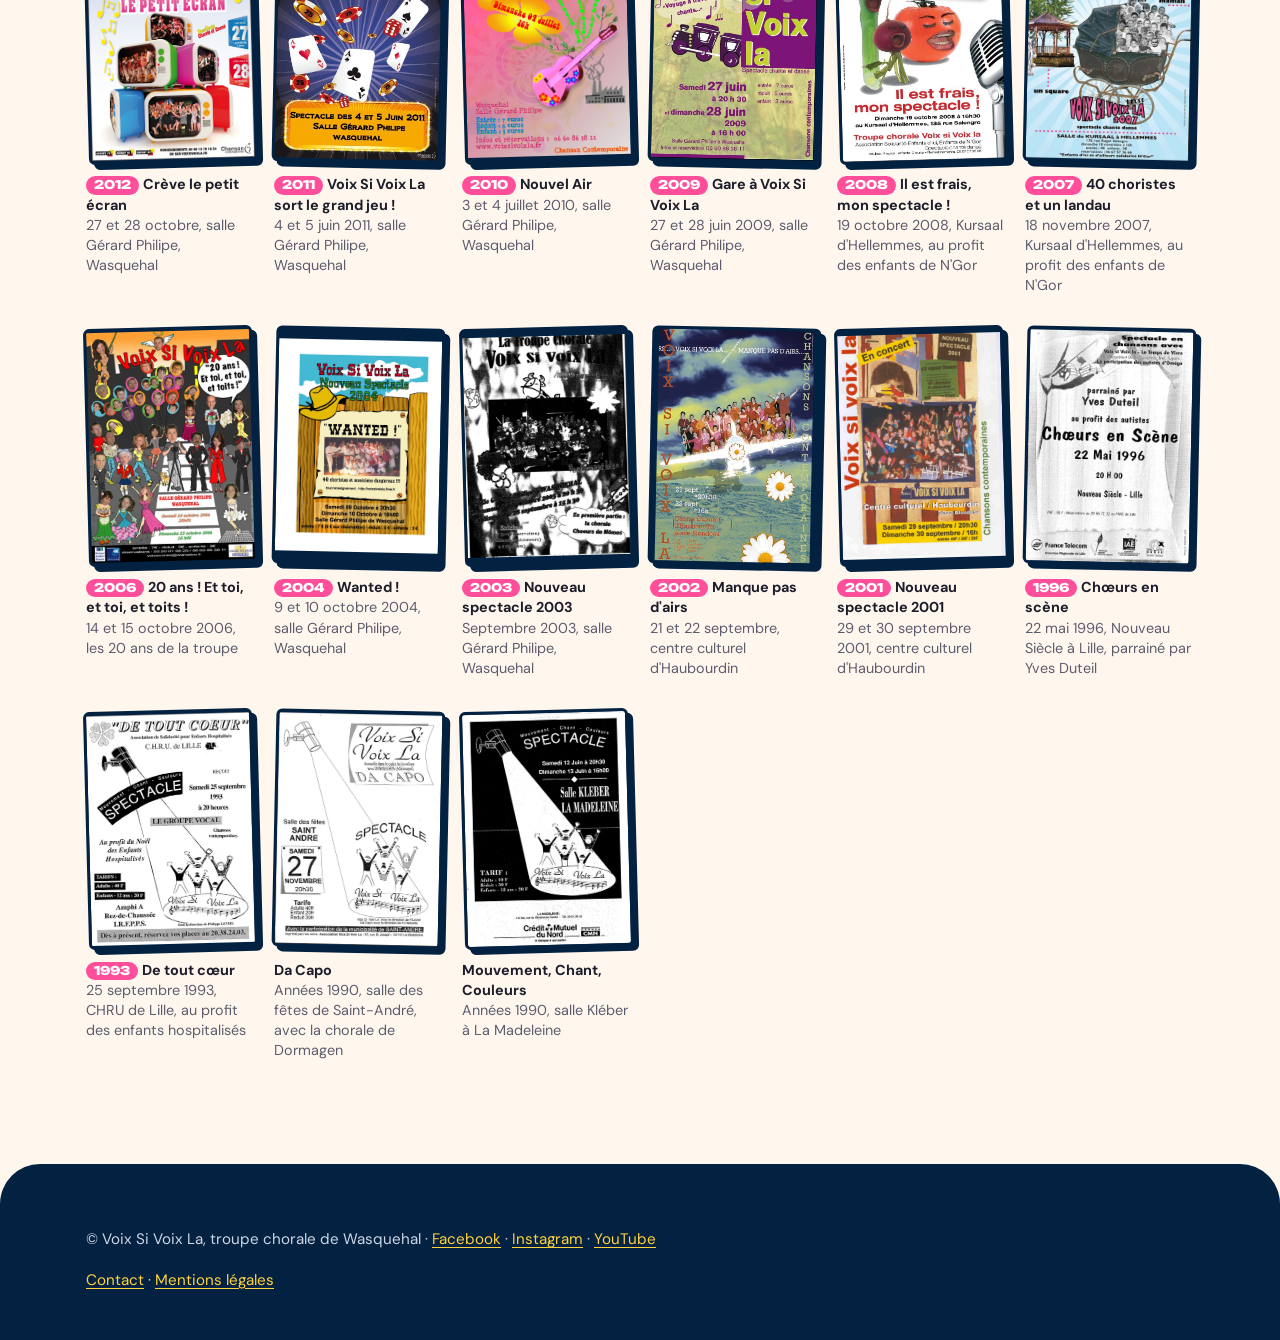
==== commit 25504b9d: "Moderniser la mise en page : look plus coloré et funky Nouvelles polices (Unbounded, DM Sans), coule" ====
--- a/agenda.html
+++ b/agenda.html
@@ -7,7 +7,7 @@
   <meta name="description" content="Les spectacles de la troupe chorale Voix Si Voix La, de 1986 à aujourd'hui.">
   <link rel="preconnect" href="https://fonts.googleapis.com">
   <link rel="preconnect" href="https://fonts.gstatic.com" crossorigin>
-  <link href="https://fonts.googleapis.com/css2?family=Playfair+Display:wght@700&family=Source+Sans+3:wght@400;700&display=swap" rel="stylesheet">
+  <link href="https://fonts.googleapis.com/css2?family=Unbounded:wght@600;800&family=DM+Sans:wght@400;500;700&display=swap" rel="stylesheet">
   <link rel="stylesheet" href="css/style.css">
   <link rel="icon" type="image/png" href="images/favicon.png">
 </head>
@@ -42,7 +42,7 @@
         <h2>Prochain spectacle</h2>
         <div class="cartes">
         <!-- Un spectacle = un bloc "carte". Copier-coller ce bloc pour en ajouter un. -->
-        <article class="carte">
+        <article class="carte a-la-une">
           <p class="date">Samedi 9 et dimanche 10 octobre 2027</p>
           <h3>Nouveau spectacle 2027</h3>
           <p>Espace Gérard Philipe, 22 rue Louis Lejeune, 59290 Wasquehal<br>Les réservations ne sont pas encore ouvertes : suivez-nous sur <a href="https://www.facebook.com/voixsivoixla59">Facebook</a> pour être prévenu·e.</p>
--- a/css/style.css
+++ b/css/style.css
@@ -3,34 +3,67 @@
 :root {
   --couleur-principale: #8d195a;   /* prune du logo */
   --couleur-secondaire: #032241;   /* bleu nuit du logo */
-  --fond: #fdfaf6;
+  --rose: #ff4f9a;                 /* rose néon */
+  --jaune: #ffd23f;                /* jaune projecteur */
+  --turquoise: #2ec4b6;
+  --fond: #fff7ee;
   --fond-carte: #ffffff;
-  --texte: #2b2b2b;
-  --texte-doux: #666;
+  --texte: #1d1d2b;
+  --texte-doux: #5c5c6e;
   --a-completer: #fff3b0;
-  --largeur: 1100px;
+  --largeur: 1140px;
+  --ombre: 6px 6px 0 var(--couleur-secondaire);
+  --titres: "Unbounded", "Arial Black", system-ui, sans-serif;
 }
 
 * { box-sizing: border-box; }
+
+html { scroll-behavior: smooth; }
 
 body {
   margin: 0;
-  font-family: "Source Sans 3", system-ui, -apple-system, "Segoe UI", sans-serif;
+  font-family: "DM Sans", system-ui, -apple-system, "Segoe UI", sans-serif;
   font-size: 1.1rem;
-  line-height: 1.6;
+  line-height: 1.65;
   color: var(--texte);
   background: var(--fond);
 }
 
 h1, h2, h3 {
-  font-family: "Playfair Display", Georgia, serif;
+  font-family: var(--titres);
+  font-weight: 800;
+  line-height: 1.15;
+  letter-spacing: -.01em;
+  color: var(--couleur-secondaire);
+}
+
+/* Titre de page : gros, avec un trait jaune en dessous */
+main h1 {
+  font-size: clamp(2.2rem, 6vw, 3.6rem);
   color: var(--couleur-principale);
-  line-height: 1.2;
-}
-
-h2 { color: var(--couleur-secondaire); }
-
-a { color: var(--couleur-principale); }
+  margin: .5rem 0 1.5rem;
+}
+main h1::after {
+  content: "";
+  display: block;
+  width: 5rem;
+  height: .5rem;
+  margin-top: .8rem;
+  border-radius: 999px;
+  background: linear-gradient(90deg, var(--jaune), var(--rose));
+}
+
+/* Sous-titres surlignés façon marqueur */
+main h2 {
+  display: inline;
+  font-size: clamp(1.4rem, 3.5vw, 1.9rem);
+  background: linear-gradient(transparent 62%, var(--jaune) 62%);
+  padding: 0 .2rem;
+}
+main section { margin: 2.5rem 0; }
+main section > h2 + * { margin-top: 1.2rem; }
+
+a { color: var(--couleur-principale); text-underline-offset: .2em; }
 
 img { max-width: 100%; height: auto; }
 
@@ -40,25 +73,28 @@
   padding: 0 1rem;
 }
 
-/* En-tête et menu */
+/* En-tête et menu, collé en haut de l'écran */
 header {
-  background: var(--couleur-principale);
-  color: #fff;
+  position: relative;
+  z-index: 10;
+  background: rgba(255, 247, 238, .92);
+  backdrop-filter: blur(8px);
+  border-bottom: 3px solid var(--couleur-secondaire);
 }
 header .conteneur {
   display: flex;
   flex-wrap: wrap;
   align-items: center;
   justify-content: space-between;
-  gap: .5rem 1.5rem;
-  padding-top: .8rem;
-  padding-bottom: .8rem;
+  gap: .5rem 1rem;
+  padding-top: .6rem;
+  padding-bottom: .6rem;
 }
 .logo {
-  font-family: "Playfair Display", Georgia, serif;
-  font-size: 1.6rem;
-  font-weight: 700;
-  color: #fff;
+  font-family: var(--titres);
+  font-size: 1.25rem;
+  font-weight: 800;
+  color: var(--couleur-secondaire);
   text-decoration: none;
   display: flex;
   align-items: center;
@@ -67,72 +103,172 @@
 .logo img {
   border-radius: 50%;
   background: #fff;
-}
+  border: 2px solid var(--couleur-secondaire);
+  transition: transform .4s;
+}
+.logo:hover img { transform: rotate(-12deg) scale(1.05); }
 nav ul {
   list-style: none;
   display: flex;
   flex-wrap: wrap;
-  gap: .2rem 1rem;
+  gap: .3rem;
   margin: 0;
   padding: 0;
 }
 nav a {
-  color: #fff;
+  display: block;
+  color: var(--couleur-secondaire);
+  font-weight: 700;
+  font-size: 1rem;
   text-decoration: none;
-  padding: .2rem 0;
-  border-bottom: 2px solid transparent;
-}
-nav a:hover, nav a[aria-current="page"] {
-  border-bottom-color: #fff;
-}
-
-main { padding: 2rem 0 3rem; }
-
-/* Bandeau d'accueil */
+  padding: .3rem .7rem;
+  border-radius: 999px;
+  border: 2px solid transparent;
+  transition: background .2s, border-color .2s;
+}
+nav a:hover { background: var(--jaune); border-color: var(--couleur-secondaire); }
+nav a[aria-current="page"] { background: var(--couleur-principale); color: #fff; }
+
+main { padding: 2rem 0 4rem; }
+
+/* Bandeau d'accueil : grande photo de scène */
 .bandeau {
-  background: linear-gradient(135deg, var(--couleur-principale), var(--couleur-secondaire));
-  color: #fff;
+  position: relative;
+  overflow: hidden;
+  color: #fff;
+  min-height: min(80vh, 680px);
+  display: flex;
+  align-items: flex-end;
+  background:
+    linear-gradient(180deg, rgba(3, 34, 65, .15) 0%, rgba(3, 34, 65, .55) 55%, rgba(141, 25, 90, .95) 100%),
+    url("../images/photos-2026/01.jpg") center 30% / cover no-repeat,
+    var(--couleur-secondaire);
+}
+.bandeau .conteneur { width: 100%; padding-top: 6rem; padding-bottom: 3rem; }
+.bandeau h1 {
+  color: #fff;
+  font-size: clamp(1.9rem, 8.5vw, 6rem);
+  margin: 0 0 .6rem;
+  text-shadow: 0 4px 30px rgba(0,0,0,.35);
+}
+.bandeau p { font-size: clamp(1.1rem, 2.5vw, 1.5rem); font-weight: 500; margin: 0 0 1.8rem; max-width: 34rem; }
+.bandeau .boutons { display: flex; flex-wrap: wrap; gap: .8rem; }
+
+/* Pastille « 40 ans » qui tourne doucement */
+.pastille {
+  position: absolute;
+  top: 1.5rem;
+  right: 1.5rem;
+  width: 8.5rem;
+  height: 8.5rem;
+  border-radius: 50%;
+  background: var(--jaune);
+  color: var(--couleur-secondaire);
+  border: 3px solid var(--couleur-secondaire);
+  box-shadow: var(--ombre);
+  display: grid;
+  place-content: center;
   text-align: center;
-  padding: 4rem 1rem;
-}
-.bandeau h1 { color: #fff; font-size: 2.6rem; margin: 0 0 .5rem; }
-.bandeau p { font-size: 1.3rem; margin: 0 0 1.5rem; }
-.logo-bandeau {
-  display: block;
-  margin: 0 auto 1rem;
-  border-radius: 50%;
-  box-shadow: 0 4px 20px rgba(0,0,0,.3);
-}
-
+  font-family: var(--titres);
+  font-weight: 800;
+  line-height: 1;
+  transform: rotate(12deg);
+  animation: balance 4s ease-in-out infinite;
+}
+.pastille strong { display: block; font-size: 2.6rem; }
+.pastille span { font-size: .9rem; text-transform: uppercase; }
+@keyframes balance {
+  0%, 100% { transform: rotate(12deg); }
+  50% { transform: rotate(-6deg) scale(1.05); }
+}
+
+/* Bande défilante sous le bandeau */
+.defile {
+  overflow: hidden;
+  background: var(--couleur-secondaire);
+  color: var(--jaune);
+  border-block: 3px solid var(--couleur-secondaire);
+  transform: rotate(-1.2deg);
+  margin: -.6rem -1rem 0;
+  position: relative;
+  z-index: 2;
+}
+.defile div {
+  display: flex;
+  width: max-content;
+  gap: 2rem;
+  padding: .7rem 0;
+  font-family: var(--titres);
+  font-weight: 800;
+  font-size: 1.1rem;
+  text-transform: uppercase;
+  white-space: nowrap;
+  animation: defile 28s linear infinite;
+}
+.defile span:nth-child(3n+2) { color: var(--rose); }
+.defile span:nth-child(3n) { color: #fff; }
+@keyframes defile { to { transform: translateX(-50%); } }
+
+/* Boutons */
 .bouton {
   display: inline-block;
   background: var(--couleur-principale);
   color: #fff;
-  font-weight: 700;
+  font-family: var(--titres);
+  font-weight: 600;
+  font-size: 1rem;
   text-decoration: none;
-  padding: .7rem 1.5rem;
+  padding: .85rem 1.6rem;
   border-radius: 999px;
-}
-.bouton:hover { filter: brightness(1.15); }
-.bandeau .bouton { background: #fff; color: var(--couleur-principale); }
-
-/* Cartes (concerts, infos) */
+  border: 3px solid var(--couleur-secondaire);
+  box-shadow: 4px 4px 0 var(--couleur-secondaire);
+  transition: transform .15s, box-shadow .15s;
+}
+.bouton:hover { transform: translate(-2px, -2px); box-shadow: 6px 6px 0 var(--couleur-secondaire); }
+.bouton:active { transform: translate(2px, 2px); box-shadow: 1px 1px 0 var(--couleur-secondaire); }
+.bouton.jaune { background: var(--jaune); color: var(--couleur-secondaire); }
+.bandeau .bouton { background: var(--jaune); color: var(--couleur-secondaire); }
+.bandeau .bouton.secondaire { background: #fff; }
+
+/* Cartes (spectacles, infos) façon autocollants */
 .cartes {
   display: grid;
   grid-template-columns: repeat(auto-fit, minmax(260px, 1fr));
-  gap: 1.2rem;
+  gap: 1.5rem;
 }
 .carte {
   background: var(--fond-carte);
-  border-radius: 12px;
-  padding: 1.2rem 1.4rem;
-  box-shadow: 0 2px 10px rgba(0,0,0,.06);
-}
-.carte h3 { margin-top: 0; }
+  border: 3px solid var(--couleur-secondaire);
+  border-radius: 20px;
+  padding: 1.4rem 1.6rem;
+  box-shadow: var(--ombre);
+  transition: transform .2s;
+}
+.carte:hover { transform: rotate(-.6deg) translateY(-3px); }
+.cartes > .carte:nth-child(3n+1) { border-top: 10px solid var(--rose); }
+.cartes > .carte:nth-child(3n+2) { border-top: 10px solid var(--jaune); }
+.cartes > .carte:nth-child(3n) { border-top: 10px solid var(--turquoise); }
+.carte h2 { display: block; background: none; padding: 0; font-size: 1.3rem; margin-top: 0; }
+.carte h3 { margin-top: 0; font-size: 1.4rem; }
 .date {
+  display: inline-block;
   font-weight: 700;
-  color: var(--couleur-principale);
-}
+  color: #fff;
+  background: var(--couleur-principale);
+  padding: .2rem .8rem;
+  border-radius: 14px;
+  margin-top: 0;
+}
+
+/* Carte « prochain spectacle » mise en avant */
+.carte.a-la-une {
+  background: linear-gradient(135deg, var(--couleur-principale), var(--couleur-secondaire));
+  color: #fff;
+  border-top-width: 3px;
+}
+.carte.a-la-une h3 { color: #fff; font-size: clamp(1.5rem, 4vw, 2.2rem); }
+.carte.a-la-une a { color: var(--jaune); }
+.carte.a-la-une .date { background: var(--jaune); color: var(--couleur-secondaire); }
 
 .galerie {
   display: grid;
@@ -158,11 +294,17 @@
 
 footer {
   background: var(--couleur-secondaire);
-  color: #ddd;
+  color: #cfd6e4;
   font-size: .95rem;
-  padding: 1.5rem 0;
-}
-footer a { color: #fff; }
+  padding: 3rem 0 2rem;
+  border-radius: 40px 40px 0 0;
+}
+footer a { color: var(--jaune); }
+
+/* En-tête collé en haut seulement sur grand écran (sur mobile il prendrait trop de place) */
+@media (min-width: 1101px) {
+  header { position: sticky; top: 0; }
+}
 
 @media (max-width: 1100px) {
   header .conteneur { justify-content: center; text-align: center; }
@@ -170,7 +312,16 @@
 }
 
 @media (max-width: 600px) {
-  .bandeau h1 { font-size: 2rem; }
+  .pastille { width: 6rem; height: 6rem; top: 1rem; right: 1rem; }
+  .pastille strong { font-size: 1.8rem; }
+  .pastille span { font-size: .7rem; }
+  nav a { padding: .2rem .6rem; font-size: .95rem; }
+  .logo { font-size: 1.1rem; }
+}
+
+/* Moins d'animations pour les personnes qui le demandent */
+@media (prefers-reduced-motion: reduce) {
+  *, *::before, *::after { animation: none !important; transition: none !important; }
 }
 
 /* Icônes des réseaux sociaux dans l'en-tête */
@@ -185,17 +336,19 @@
   display: flex;
   align-items: center;
   justify-content: center;
-  width: 2.2rem;
-  height: 2.2rem;
+  width: 2.3rem;
+  height: 2.3rem;
   border-radius: 50%;
-  background: #fff;
-  color: var(--couleur-principale);
-}
-.reseaux a:hover { background: var(--couleur-secondaire); color: #fff; }
-.reseaux svg { width: 1.3rem; height: 1.3rem; fill: currentColor; }
-
-/* Galerie des affiches (page Agenda) */
-.affiches { grid-template-columns: repeat(auto-fill, minmax(150px, 1fr)); gap: 1.5rem 1rem; }
+  background: var(--couleur-principale);
+  color: #fff;
+  border: 2px solid var(--couleur-secondaire);
+  transition: transform .2s, background .2s;
+}
+.reseaux a:hover { background: var(--rose); transform: rotate(-10deg) scale(1.1); }
+.reseaux svg { width: 1.2rem; height: 1.2rem; fill: currentColor; }
+
+/* Galerie des affiches (page Agenda) : légèrement de travers, comme sur un mur */
+.affiches { grid-template-columns: repeat(auto-fill, minmax(160px, 1fr)); gap: 2rem 1.2rem; }
 .affiches img {
   display: block;
   width: 100%;
@@ -203,21 +356,25 @@
   aspect-ratio: 400 / 565;
   object-fit: contain;
   background: var(--couleur-secondaire);
+  border: 3px solid var(--couleur-secondaire);
   border-radius: 6px;
-  box-shadow: 0 2px 10px rgba(0,0,0,.15);
-  transition: transform .2s;
-}
-.affiches a:hover img { transform: scale(1.03); }
-.affiches figcaption { margin-top: .5rem; line-height: 1.4; }
+  box-shadow: 5px 5px 0 var(--couleur-secondaire);
+  transition: transform .25s;
+}
+.affiches figure:nth-child(odd) img { transform: rotate(-1.5deg); }
+.affiches figure:nth-child(even) img { transform: rotate(1.2deg); }
+.affiches a:hover img { transform: rotate(0) scale(1.05); }
+.affiches figcaption { margin-top: .7rem; line-height: 1.4; }
 .affiches strong { color: var(--texte); }
 .annee {
   display: inline-block;
-  background: var(--couleur-principale);
-  color: #fff;
-  font-weight: 700;
-  font-size: .8rem;
-  padding: 0 .4rem;
-  border-radius: 4px;
+  background: var(--rose);
+  color: #fff;
+  font-family: var(--titres);
+  font-weight: 800;
+  font-size: .75rem;
+  padding: .05rem .5rem;
+  border-radius: 999px;
 }
 
 /* Galerie photos (page Écouter et voir) et photo de l'accueil */
@@ -225,8 +382,12 @@
   display: block;
   width: 100%;
   height: auto;
-  border-radius: 8px;
-  box-shadow: 0 2px 10px rgba(0,0,0,.15);
-}
-.photos { grid-template-columns: repeat(auto-fill, minmax(260px, 1fr)); }
-.photo-une { margin: 1rem 0; }
+  border: 3px solid var(--couleur-secondaire);
+  border-radius: 18px;
+  box-shadow: var(--ombre);
+  transition: transform .25s;
+}
+.photos a:hover img { transform: scale(1.03) rotate(-.8deg); }
+.photos { grid-template-columns: repeat(auto-fill, minmax(260px, 1fr)); gap: 1.8rem 1.4rem; }
+.photos figcaption { margin-top: .6rem; font-weight: 500; }
+.photo-une { margin: 1.5rem 0; transform: rotate(-1deg); }
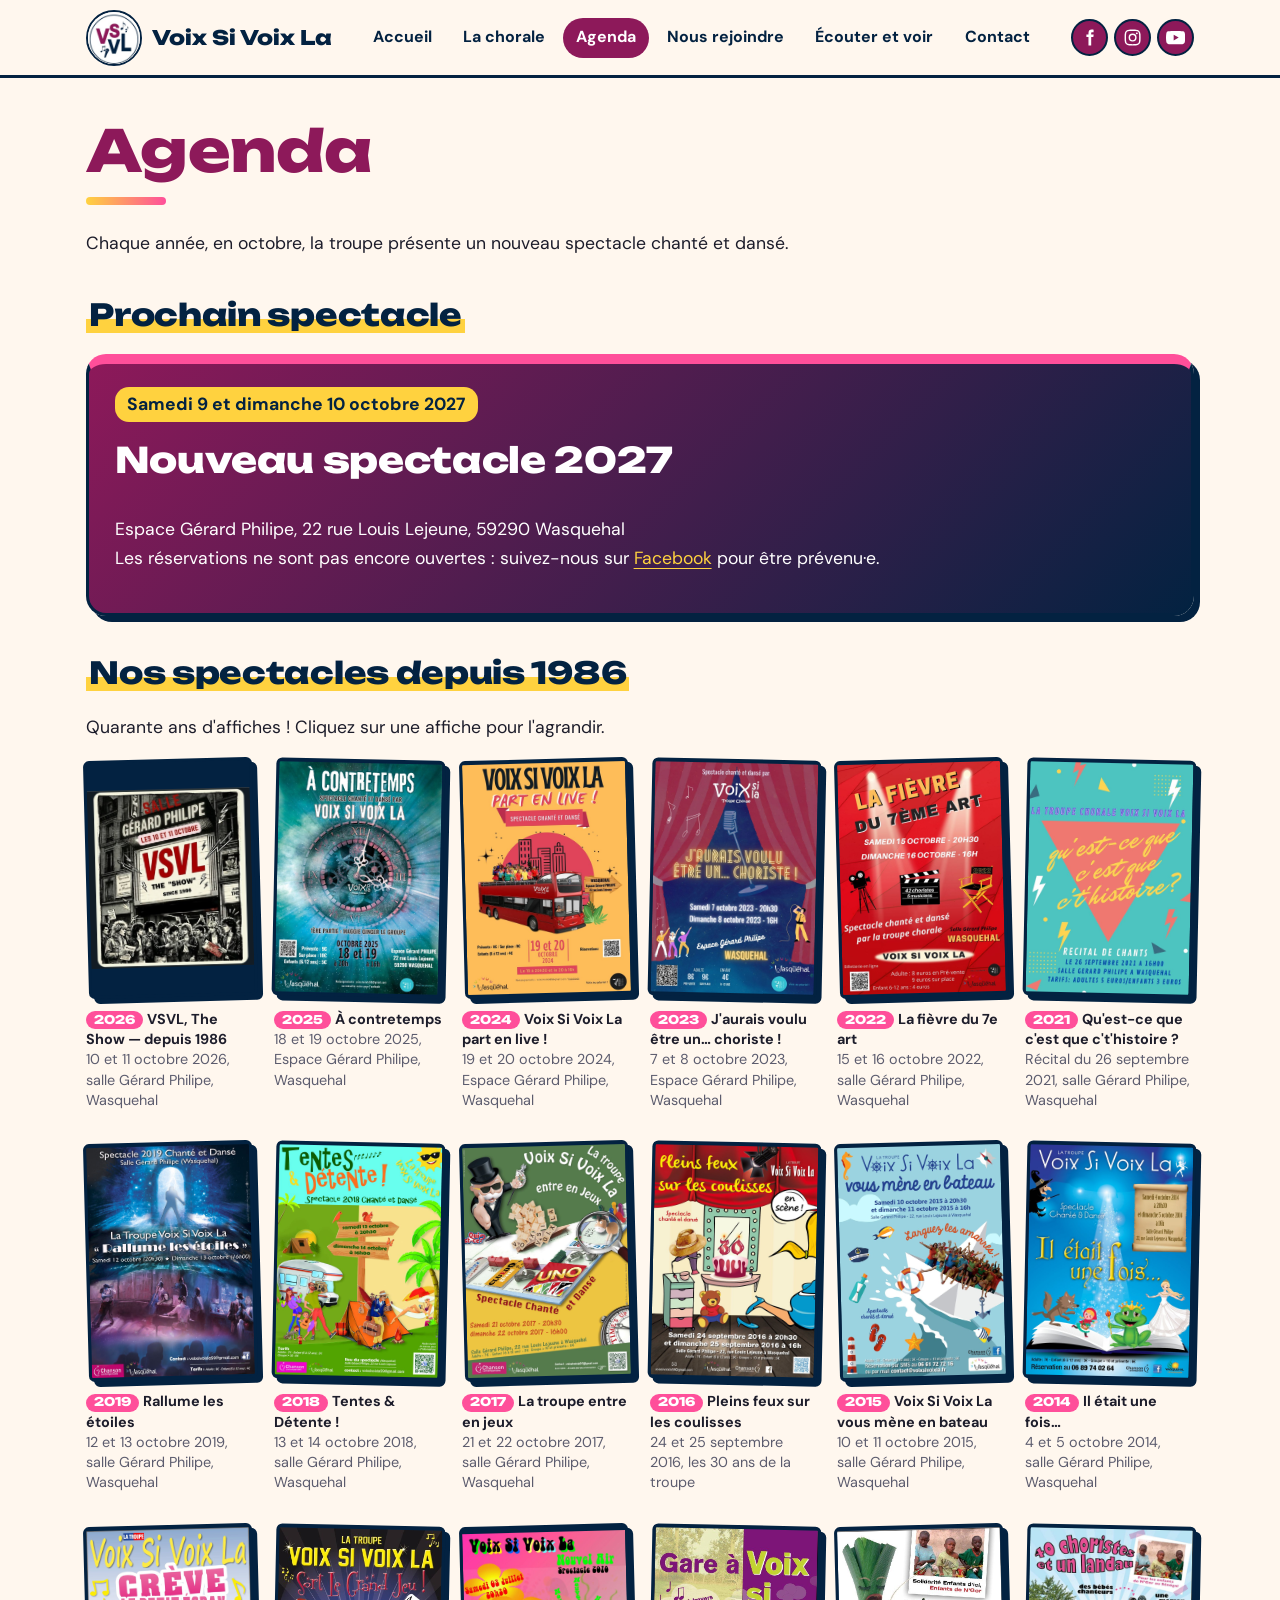
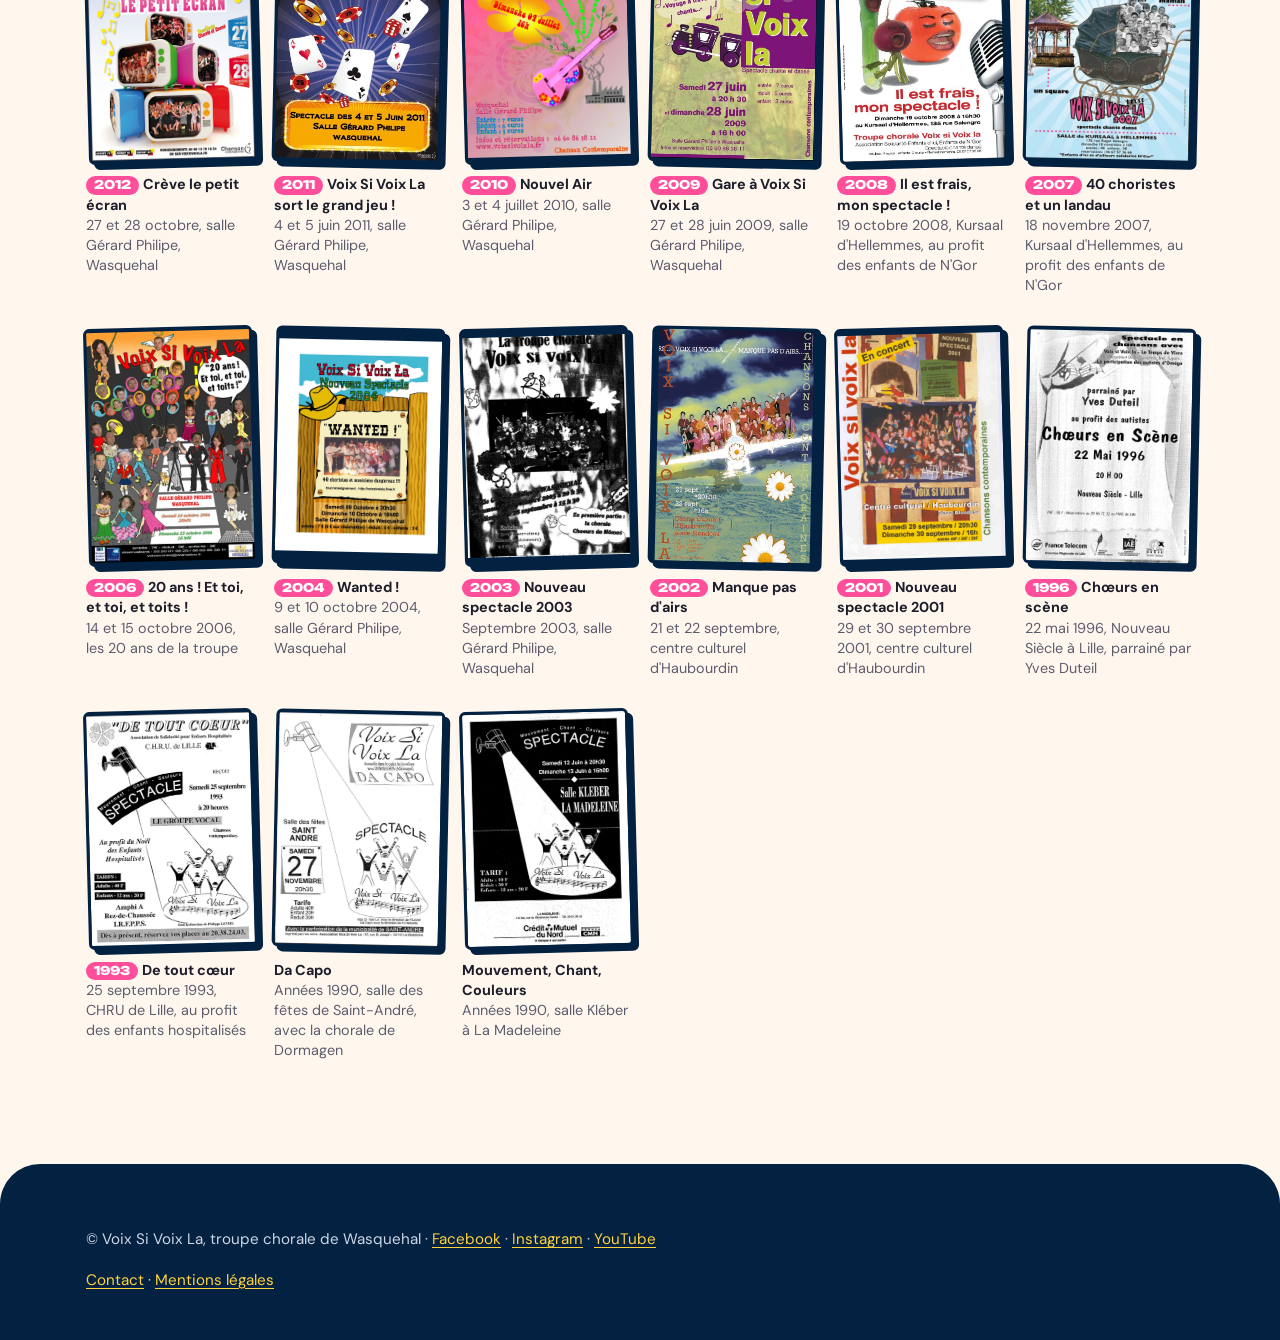
==== commit 2a47a52d: "Ajouter des effets visuels : animations, visionneuse, compte à rebours - apparition des blocs au déf" ====
--- a/agenda.html
+++ b/agenda.html
@@ -26,9 +26,9 @@
         </ul>
       </nav>
       <ul class="reseaux">
-        <li><a href="https://www.facebook.com/voixsivoixla59" aria-label="Facebook" title="Facebook"><svg viewBox="0 0 24 24" aria-hidden="true"><path d="M14 8V6.5c0-.8.2-1.3 1.4-1.3H17V2.2C16.7 2.1 15.7 2 14.6 2 12.2 2 10.6 3.5 10.6 6.1V8H8v3.3h2.6V22H14V11.3h2.7L17.1 8z"/></svg></a></li>
-        <li><a href="https://www.instagram.com/voixsivoixla59" aria-label="Instagram" title="Instagram"><svg viewBox="0 0 24 24" aria-hidden="true"><path d="M12 7a5 5 0 1 0 0 10 5 5 0 0 0 0-10zm0 8.2a3.2 3.2 0 1 1 0-6.4 3.2 3.2 0 0 1 0 6.4zM17.3 5.5a1.2 1.2 0 1 0 0 2.4 1.2 1.2 0 0 0 0-2.4zM12 3.8c2.7 0 3 0 4 .1 2.7.1 4 1.4 4.1 4.1.1 1 .1 1.3.1 4s0 3-.1 4c-.1 2.7-1.4 4-4.1 4.1-1 .1-1.3.1-4 .1s-3 0-4-.1c-2.7-.1-4-1.4-4.1-4.1-.1-1-.1-1.3-.1-4s0-3 .1-4C4 5.3 5.3 4 8 3.9c1-.1 1.3-.1 4-.1zM12 2c-2.7 0-3.1 0-4.1.1C4.3 2.2 2.2 4.3 2.1 7.9 2 8.9 2 9.3 2 12s0 3.1.1 4.1c.1 3.6 2.2 5.7 5.8 5.8 1 .1 1.4.1 4.1.1s3.1 0 4.1-.1c3.6-.1 5.7-2.2 5.8-5.8.1-1 .1-1.4.1-4.1s0-3.1-.1-4.1c-.1-3.6-2.2-5.7-5.8-5.8C15.1 2 14.7 2 12 2z"/></svg></a></li>
-        <li><a href="https://www.youtube.com/@voixsivoixla6986" aria-label="YouTube" title="YouTube"><svg viewBox="0 0 24 24" aria-hidden="true"><path d="M23.5 6.2a3 3 0 0 0-2.1-2.1C19.5 3.6 12 3.6 12 3.6s-7.5 0-9.4.5A3 3 0 0 0 .5 6.2 31 31 0 0 0 0 12a31 31 0 0 0 .5 5.8 3 3 0 0 0 2.1 2.1c1.9.5 9.4.5 9.4.5s7.5 0 9.4-.5a3 3 0 0 0 2.1-2.1A31 31 0 0 0 24 12a31 31 0 0 0-.5-5.8zM9.6 15.6V8.4l6.3 3.6z"/></svg></a></li>
+        <li><a href="https://www.facebook.com/voixsivoixla59" target="_blank" rel="noopener" aria-label="Facebook" title="Facebook"><svg viewBox="0 0 24 24" aria-hidden="true"><path d="M14 8V6.5c0-.8.2-1.3 1.4-1.3H17V2.2C16.7 2.1 15.7 2 14.6 2 12.2 2 10.6 3.5 10.6 6.1V8H8v3.3h2.6V22H14V11.3h2.7L17.1 8z"/></svg></a></li>
+        <li><a href="https://www.instagram.com/voixsivoixla59" target="_blank" rel="noopener" aria-label="Instagram" title="Instagram"><svg viewBox="0 0 24 24" aria-hidden="true"><path d="M12 7a5 5 0 1 0 0 10 5 5 0 0 0 0-10zm0 8.2a3.2 3.2 0 1 1 0-6.4 3.2 3.2 0 0 1 0 6.4zM17.3 5.5a1.2 1.2 0 1 0 0 2.4 1.2 1.2 0 0 0 0-2.4zM12 3.8c2.7 0 3 0 4 .1 2.7.1 4 1.4 4.1 4.1.1 1 .1 1.3.1 4s0 3-.1 4c-.1 2.7-1.4 4-4.1 4.1-1 .1-1.3.1-4 .1s-3 0-4-.1c-2.7-.1-4-1.4-4.1-4.1-.1-1-.1-1.3-.1-4s0-3 .1-4C4 5.3 5.3 4 8 3.9c1-.1 1.3-.1 4-.1zM12 2c-2.7 0-3.1 0-4.1.1C4.3 2.2 2.2 4.3 2.1 7.9 2 8.9 2 9.3 2 12s0 3.1.1 4.1c.1 3.6 2.2 5.7 5.8 5.8 1 .1 1.4.1 4.1.1s3.1 0 4.1-.1c3.6-.1 5.7-2.2 5.8-5.8.1-1 .1-1.4.1-4.1s0-3.1-.1-4.1c-.1-3.6-2.2-5.7-5.8-5.8C15.1 2 14.7 2 12 2z"/></svg></a></li>
+        <li><a href="https://www.youtube.com/@voixsivoixla6986" target="_blank" rel="noopener" aria-label="YouTube" title="YouTube"><svg viewBox="0 0 24 24" aria-hidden="true"><path d="M23.5 6.2a3 3 0 0 0-2.1-2.1C19.5 3.6 12 3.6 12 3.6s-7.5 0-9.4.5A3 3 0 0 0 .5 6.2 31 31 0 0 0 0 12a31 31 0 0 0 .5 5.8 3 3 0 0 0 2.1 2.1c1.9.5 9.4.5 9.4.5s7.5 0 9.4-.5a3 3 0 0 0 2.1-2.1A31 31 0 0 0 24 12a31 31 0 0 0-.5-5.8zM9.6 15.6V8.4l6.3 3.6z"/></svg></a></li>
       </ul>
     </div>
   </header>
@@ -45,7 +45,7 @@
         <article class="carte a-la-une">
           <p class="date">Samedi 9 et dimanche 10 octobre 2027</p>
           <h3>Nouveau spectacle 2027</h3>
-          <p>Espace Gérard Philipe, 22 rue Louis Lejeune, 59290 Wasquehal<br>Les réservations ne sont pas encore ouvertes : suivez-nous sur <a href="https://www.facebook.com/voixsivoixla59">Facebook</a> pour être prévenu·e.</p>
+          <p>Espace Gérard Philipe, 22 rue Louis Lejeune, 59290 Wasquehal<br>Les réservations ne sont pas encore ouvertes : suivez-nous sur <a href="https://www.facebook.com/voixsivoixla59" target="_blank" rel="noopener">Facebook</a> pour être prévenu·e.</p>
         </article>
         </div>
       </section>
@@ -170,9 +170,10 @@
 
   <footer>
     <div class="conteneur">
-      <p>© Voix Si Voix La, troupe chorale de Wasquehal · <a href="https://www.facebook.com/voixsivoixla59">Facebook</a> · <a href="https://www.instagram.com/voixsivoixla59">Instagram</a> · <a href="https://www.youtube.com/@voixsivoixla6986">YouTube</a></p>
+      <p>© Voix Si Voix La, troupe chorale de Wasquehal · <a href="https://www.facebook.com/voixsivoixla59" target="_blank" rel="noopener">Facebook</a> · <a href="https://www.instagram.com/voixsivoixla59" target="_blank" rel="noopener">Instagram</a> · <a href="https://www.youtube.com/@voixsivoixla6986" target="_blank" rel="noopener">YouTube</a></p>
       <p><a href="contact.html">Contact</a> · <a href="mentions-legales.html">Mentions légales</a></p>
     </div>
   </footer>
+  <script src="js/effets.js" defer></script>
 </body>
 </html>
--- a/css/style.css
+++ b/css/style.css
@@ -139,12 +139,20 @@
   min-height: min(80vh, 680px);
   display: flex;
   align-items: flex-end;
-  background:
-    linear-gradient(180deg, rgba(3, 34, 65, .15) 0%, rgba(3, 34, 65, .55) 55%, rgba(141, 25, 90, .95) 100%),
-    url("../images/photos-2026/01.jpg") center 30% / cover no-repeat,
-    var(--couleur-secondaire);
-}
-.bandeau .conteneur { width: 100%; padding-top: 6rem; padding-bottom: 3rem; }
+  background: var(--couleur-secondaire);
+}
+/* La photo zoome lentement (effet « Ken Burns »), le dégradé reste par-dessus */
+.bandeau::before, .bandeau::after { content: ""; position: absolute; inset: 0; }
+.bandeau::before {
+  background: url("../images/photos-2026/01.jpg") center 30% / cover no-repeat;
+  animation: zoom 24s ease-in-out infinite alternate;
+}
+.bandeau::after {
+  background: linear-gradient(180deg, rgba(3, 34, 65, .15) 0%, rgba(3, 34, 65, .55) 55%, rgba(141, 25, 90, .95) 100%);
+}
+.bandeau > .conteneur { position: relative; z-index: 1; }
+@keyframes zoom { from { transform: scale(1); } to { transform: scale(1.12) translateY(-2%); } }
+.bandeau > .conteneur { width: 100%; padding-top: 6rem; padding-bottom: 3rem; }
 .bandeau h1 {
   color: #fff;
   font-size: clamp(1.9rem, 8.5vw, 6rem);
@@ -173,6 +181,7 @@
   font-weight: 800;
   line-height: 1;
   transform: rotate(12deg);
+  z-index: 2;
   animation: balance 4s ease-in-out infinite;
 }
 .pastille strong { display: block; font-size: 2.6rem; }
@@ -391,3 +400,287 @@
 .photos { grid-template-columns: repeat(auto-fill, minmax(260px, 1fr)); gap: 1.8rem 1.4rem; }
 .photos figcaption { margin-top: .6rem; font-weight: 500; }
 .photo-une { margin: 1.5rem 0; transform: rotate(-1deg); }
+
+/* Lecteur YouTube et miniatures cliquables (page Écouter et voir) */
+.video {
+  max-width: 720px;
+  margin-inline: auto;
+  border: 3px solid var(--couleur-secondaire);
+  border-radius: 18px;
+  overflow: hidden;
+  box-shadow: var(--ombre);
+  background: #000;
+}
+.videos {
+  display: grid;
+  grid-template-columns: repeat(auto-fill, minmax(260px, 1fr));
+  gap: 1.8rem 1.4rem;
+  margin-top: 2rem;
+}
+.videos:empty { display: none; }
+.video-mini {
+  position: relative;
+  display: block;
+  width: 100%;
+  aspect-ratio: 16 / 9;
+  padding: 0;
+  border: 3px solid var(--couleur-secondaire);
+  border-radius: 18px;
+  box-shadow: var(--ombre);
+  background: var(--couleur-secondaire) center / cover no-repeat;
+  cursor: pointer;
+  overflow: hidden;
+  font: inherit;
+  transition: transform .2s;
+}
+.video-mini:hover { transform: rotate(-.8deg) scale(1.02); }
+.video-mini::before {
+  content: "";
+  position: absolute;
+  top: 50%;
+  left: 50%;
+  width: 4.2rem;
+  height: 4.2rem;
+  margin: -2.1rem 0 0 -2.1rem;
+  border-radius: 50%;
+  background: var(--jaune) url("data:image/svg+xml,%3Csvg xmlns='http://www.w3.org/2000/svg' viewBox='0 0 24 24'%3E%3Cpath d='M8 5v14l11-7z' fill='%23032241'/%3E%3C/svg%3E") center / 55% no-repeat;
+  border: 3px solid var(--couleur-secondaire);
+  transition: transform .2s;
+}
+.video-mini:hover::before { transform: scale(1.15); }
+.video-titre {
+  position: absolute;
+  left: 0;
+  right: 0;
+  bottom: 0;
+  padding: 1.5rem .8rem .6rem;
+  background: linear-gradient(transparent, rgba(3, 34, 65, .9));
+  color: #fff;
+  font-weight: 700;
+  text-align: left;
+}
+
+/* ===================== Effets et animations ===================== */
+
+/* Arrivée du titre, du texte et des boutons de l'accueil */
+.bandeau h1, .bandeau > .conteneur > p, .bandeau .boutons {
+  animation: monte .9s cubic-bezier(.2, .8, .2, 1) both;
+}
+.bandeau > .conteneur > p { animation-delay: .15s; }
+.bandeau .boutons { animation-delay: .3s; }
+@keyframes monte { from { opacity: 0; transform: translateY(40px); } }
+
+/* Notes de musique qui s'envolent */
+.bandeau .note {
+  position: absolute;
+  bottom: -2rem;
+  z-index: 1;
+  color: var(--jaune);
+  opacity: 0;
+  pointer-events: none;
+  text-shadow: 0 2px 12px rgba(0, 0, 0, .3);
+  animation: envol 10s linear infinite;
+}
+.bandeau .note:nth-of-type(3n) { color: var(--rose); }
+.bandeau .note:nth-of-type(3n+1) { color: #fff; }
+@keyframes envol {
+  0% { transform: translate(0, 0) rotate(0); opacity: 0; }
+  10% { opacity: .9; }
+  50% { transform: translate(30px, -45vh) rotate(15deg); }
+  85% { opacity: .7; }
+  100% { transform: translate(-20px, -90vh) rotate(-10deg); opacity: 0; }
+}
+
+/* Apparition des blocs au défilement (seulement si le JavaScript tourne) */
+.js .apparait {
+  opacity: 0;
+  transform: translateY(30px);
+  transition: opacity .7s ease, transform .7s cubic-bezier(.2, .8, .2, 1);
+}
+.js .apparait.visible { opacity: 1; transform: none; }
+/* Les sous-titres : le surlignage jaune se dessine */
+.js main h2.apparait {
+  transform: none;
+  background-size: 0 100%;
+  background-repeat: no-repeat;
+  transition: opacity .5s ease, background-size .8s .2s ease;
+}
+.js main h2.apparait.visible { background-size: 100% 100%; }
+/* Le trait sous le titre de page s'allonge */
+.js main h1.apparait::after { width: 0; transition: width .8s .3s cubic-bezier(.2, .8, .2, 1); }
+.js main h1.apparait.visible::after { width: 5rem; }
+/* Les affiches gardent leur rotation, l'animation s'applique au cadre */
+.js .galerie figure.apparait { transform: translateY(30px) scale(.96); }
+.js .galerie figure.apparait.visible { transform: none; }
+
+/* Reflet lumineux qui traverse les boutons au survol */
+.bouton { position: relative; overflow: hidden; }
+.bouton::after {
+  content: "";
+  position: absolute;
+  top: 0;
+  left: -75%;
+  width: 50%;
+  height: 100%;
+  background: linear-gradient(120deg, transparent, rgba(255, 255, 255, .55), transparent);
+  transform: skewX(-20deg);
+  transition: left .6s;
+}
+.bouton:hover::after { left: 130%; }
+
+/* Les cartes s'illuminent légèrement au survol */
+.carte:hover { box-shadow: 9px 9px 0 var(--couleur-secondaire); }
+.carte.a-la-une {
+  background: linear-gradient(135deg, var(--couleur-principale), var(--couleur-secondaire), var(--couleur-principale));
+  background-size: 200% 200%;
+  animation: degrade 10s ease infinite;
+}
+@keyframes degrade { 50% { background-position: 100% 50%; } }
+
+/* Compte à rebours sur la carte du prochain spectacle */
+.compte-a-rebours {
+  float: right;
+  margin: 0 0 1rem 1rem;
+  background: var(--rose);
+  color: #fff;
+  font-family: var(--titres);
+  font-weight: 800;
+  font-size: 1.2rem;
+  padding: .4rem 1rem;
+  border: 3px solid var(--couleur-secondaire);
+  border-radius: 999px;
+  box-shadow: 4px 4px 0 var(--couleur-secondaire);
+  transform: rotate(4deg);
+  animation: pulse 2.4s ease-in-out infinite;
+}
+.compte-a-rebours strong { font-size: 1.6rem; }
+@keyframes pulse { 50% { transform: rotate(4deg) scale(1.08); } }
+
+/* Bandeau de chiffres clés (accueil) */
+.chiffres {
+  display: grid;
+  grid-template-columns: repeat(auto-fit, minmax(150px, 1fr));
+  gap: 1rem;
+  margin: 2.5rem 0;
+  text-align: center;
+}
+.chiffres > div {
+  background: var(--fond-carte);
+  border: 3px solid var(--couleur-secondaire);
+  border-radius: 20px;
+  box-shadow: var(--ombre);
+  padding: 1rem .5rem;
+}
+.chiffres strong {
+  display: block;
+  font-family: var(--titres);
+  font-weight: 800;
+  font-size: clamp(2.2rem, 6vw, 3.2rem);
+  line-height: 1.1;
+  color: var(--couleur-principale);
+}
+.chiffres > div:nth-child(2) strong { color: var(--rose); }
+.chiffres > div:nth-child(3) strong { color: var(--turquoise); }
+.chiffres > div:nth-child(4) strong { color: var(--couleur-secondaire); }
+.chiffres span { font-weight: 700; color: var(--texte-doux); }
+
+/* En-tête qui prend une ombre quand on descend */
+header { transition: box-shadow .3s; }
+header.ombre { box-shadow: 0 8px 24px rgba(3, 34, 65, .15); }
+
+/* Barre de progression de lecture, tout en haut */
+.barre-progression {
+  position: fixed;
+  top: 0;
+  left: 0;
+  right: 0;
+  height: 5px;
+  z-index: 50;
+  transform-origin: 0 50%;
+  transform: scaleX(0);
+  background: linear-gradient(90deg, var(--jaune), var(--rose), var(--turquoise));
+}
+
+/* Bouton « revenir en haut » */
+.retour-haut {
+  position: fixed;
+  right: 1.2rem;
+  bottom: 1.2rem;
+  z-index: 40;
+  width: 3rem;
+  height: 3rem;
+  display: grid;
+  place-items: center;
+  border-radius: 50%;
+  background: var(--jaune);
+  color: var(--couleur-secondaire);
+  border: 3px solid var(--couleur-secondaire);
+  box-shadow: 4px 4px 0 var(--couleur-secondaire);
+  font-size: 1.4rem;
+  font-weight: 800;
+  text-decoration: none;
+  opacity: 0;
+  pointer-events: none;
+  transform: translateY(20px);
+  transition: opacity .3s, transform .3s;
+}
+.retour-haut.visible { opacity: 1; pointer-events: auto; transform: none; }
+.retour-haut:hover { background: var(--rose); color: #fff; }
+
+/* Visionneuse plein écran (photos et affiches) */
+.visionneuse {
+  position: fixed;
+  inset: 0;
+  z-index: 100;
+  display: flex;
+  align-items: center;
+  justify-content: center;
+  gap: .5rem;
+  padding: 1rem;
+  background: rgba(3, 34, 65, .94);
+  backdrop-filter: blur(6px);
+  animation: fondu .25s ease;
+}
+.visionneuse[hidden] { display: none; }
+.visionneuse figure { margin: 0; max-width: min(1100px, 100%); text-align: center; color: #fff; }
+.visionneuse img {
+  display: block;
+  max-width: 100%;
+  max-height: 80vh;
+  margin: 0 auto;
+  border: 3px solid #fff;
+  border-radius: 14px;
+  box-shadow: 8px 8px 0 var(--rose);
+}
+.visionneuse img.arrivee { animation: zoom-in .35s cubic-bezier(.2, .8, .2, 1); }
+.visionneuse figcaption { margin-top: .8rem; color: #fff; }
+.visionneuse figcaption strong { color: #fff; }
+.visionneuse button {
+  flex: none;
+  width: 3rem;
+  height: 3rem;
+  border-radius: 50%;
+  border: 3px solid var(--couleur-secondaire);
+  background: var(--jaune);
+  color: var(--couleur-secondaire);
+  font-size: 1.8rem;
+  line-height: 1;
+  cursor: pointer;
+  transition: transform .15s, background .15s;
+}
+.visionneuse button:hover { transform: scale(1.1); background: var(--rose); color: #fff; }
+.visionneuse .fermer { position: absolute; top: 1rem; right: 1rem; }
+@keyframes fondu { from { opacity: 0; } }
+@keyframes zoom-in { from { opacity: 0; transform: scale(.92); } }
+body.sans-defilement { overflow: hidden; }
+@media (max-width: 600px) {
+  .visionneuse .precedent, .visionneuse .suivant { position: absolute; bottom: 1rem; }
+  .visionneuse .precedent { left: 1rem; }
+  .visionneuse .suivant { right: 1rem; }
+}
+
+/* Rappel : moins d'animations pour les personnes qui le demandent */
+@media (prefers-reduced-motion: reduce) {
+  .js .apparait { opacity: 1 !important; transform: none !important; }
+  .bandeau .note { display: none; }
+}
